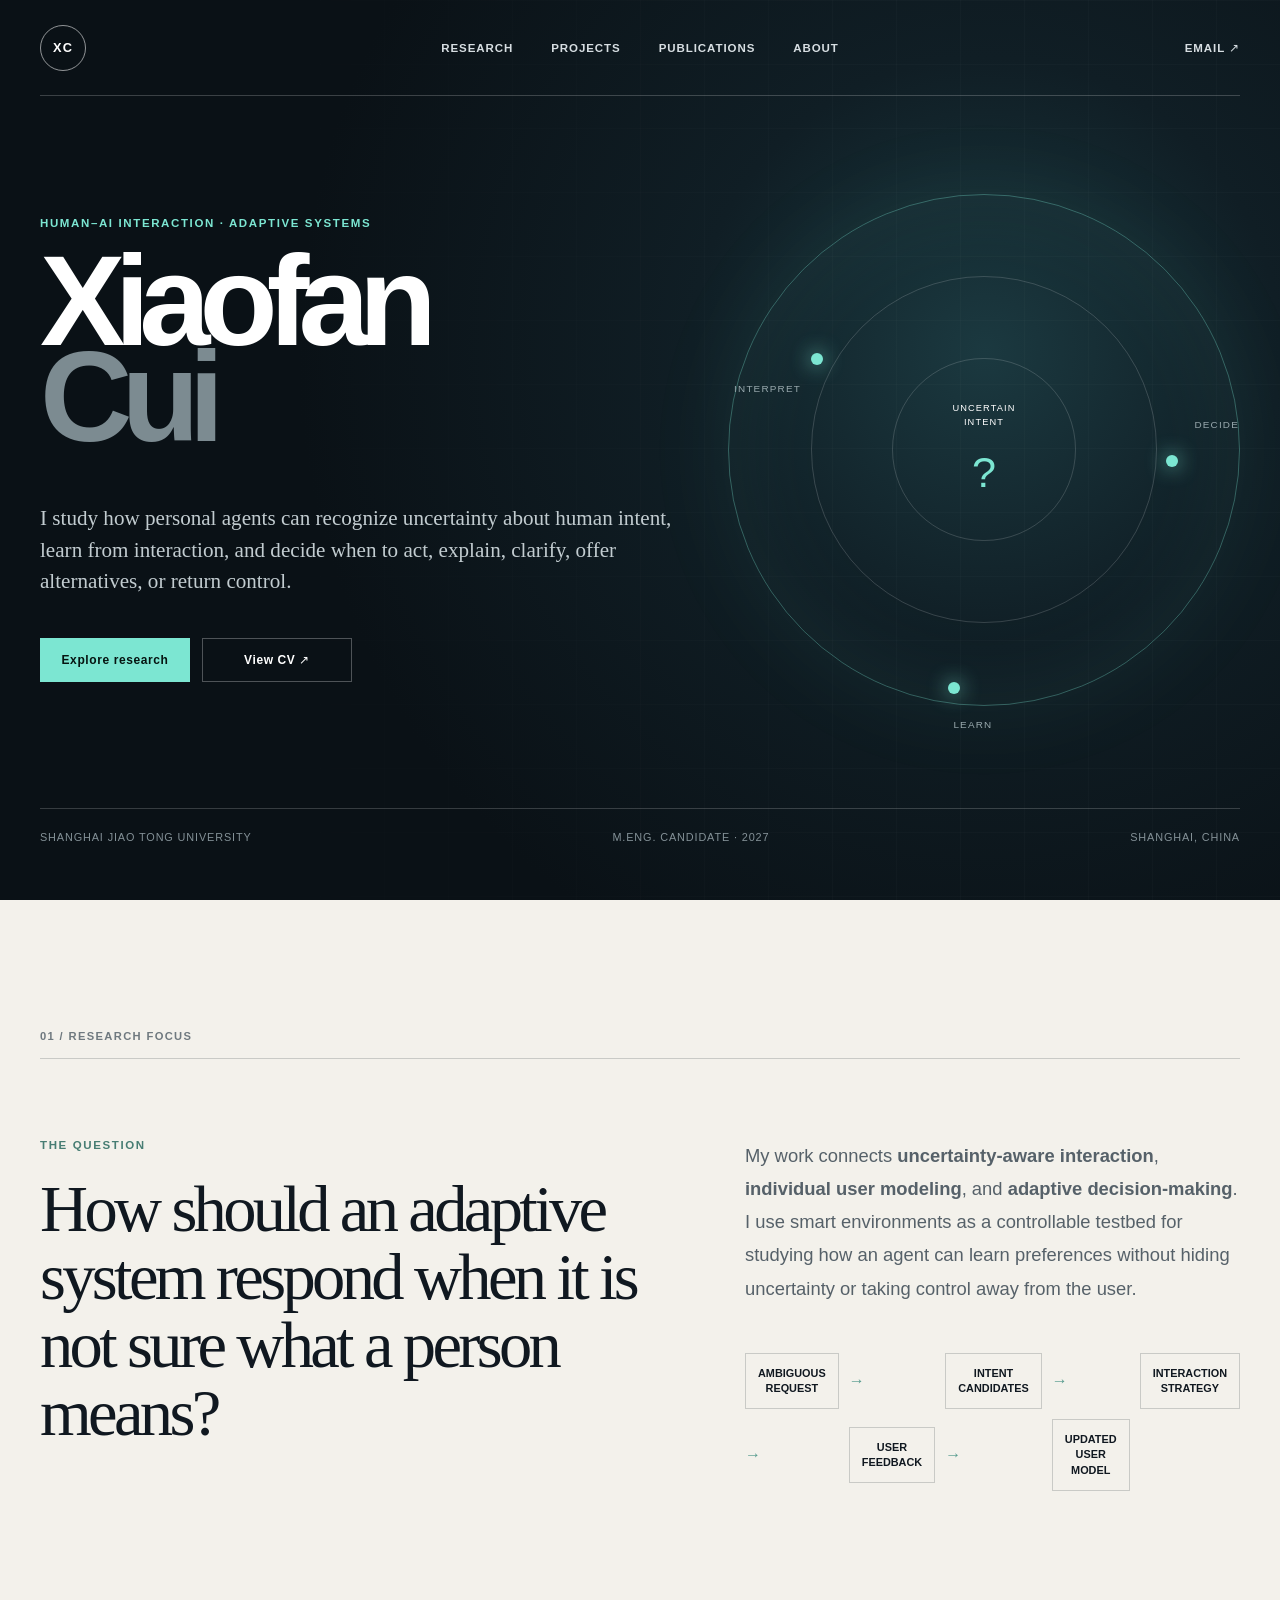
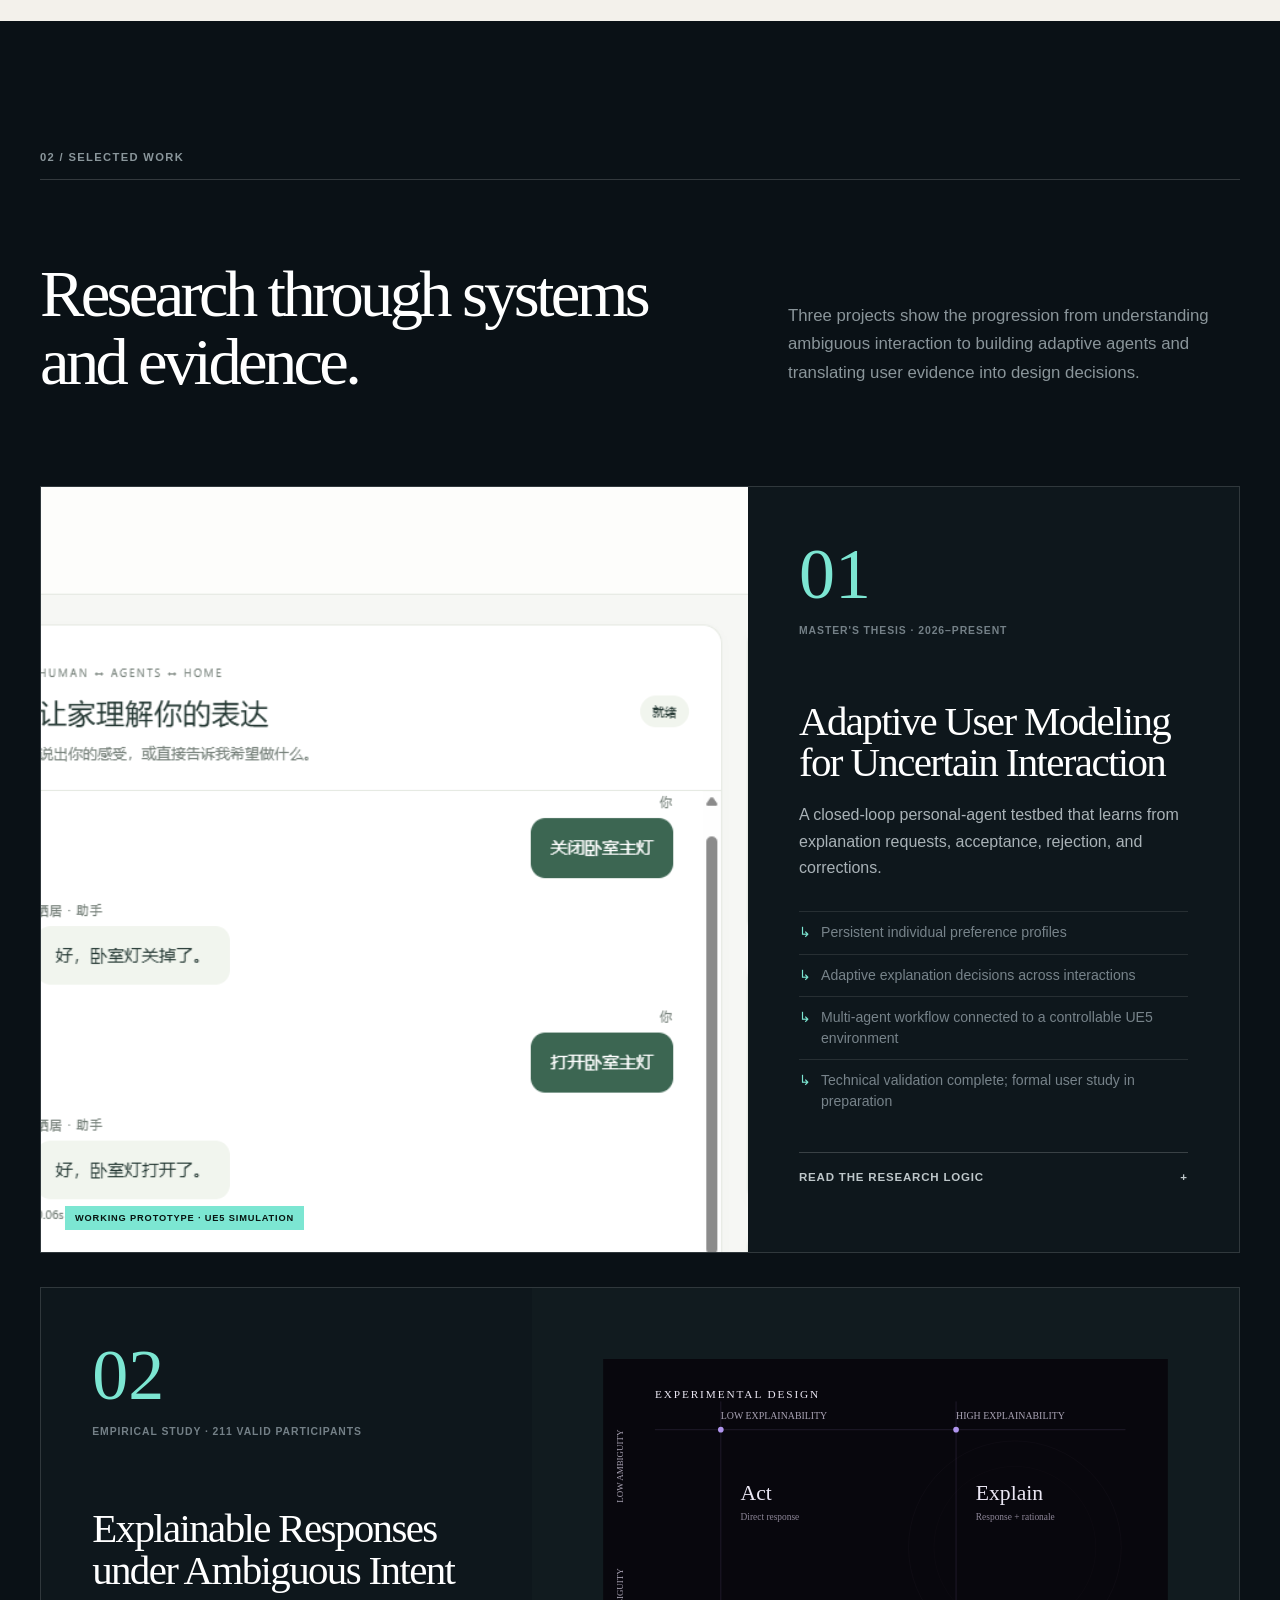
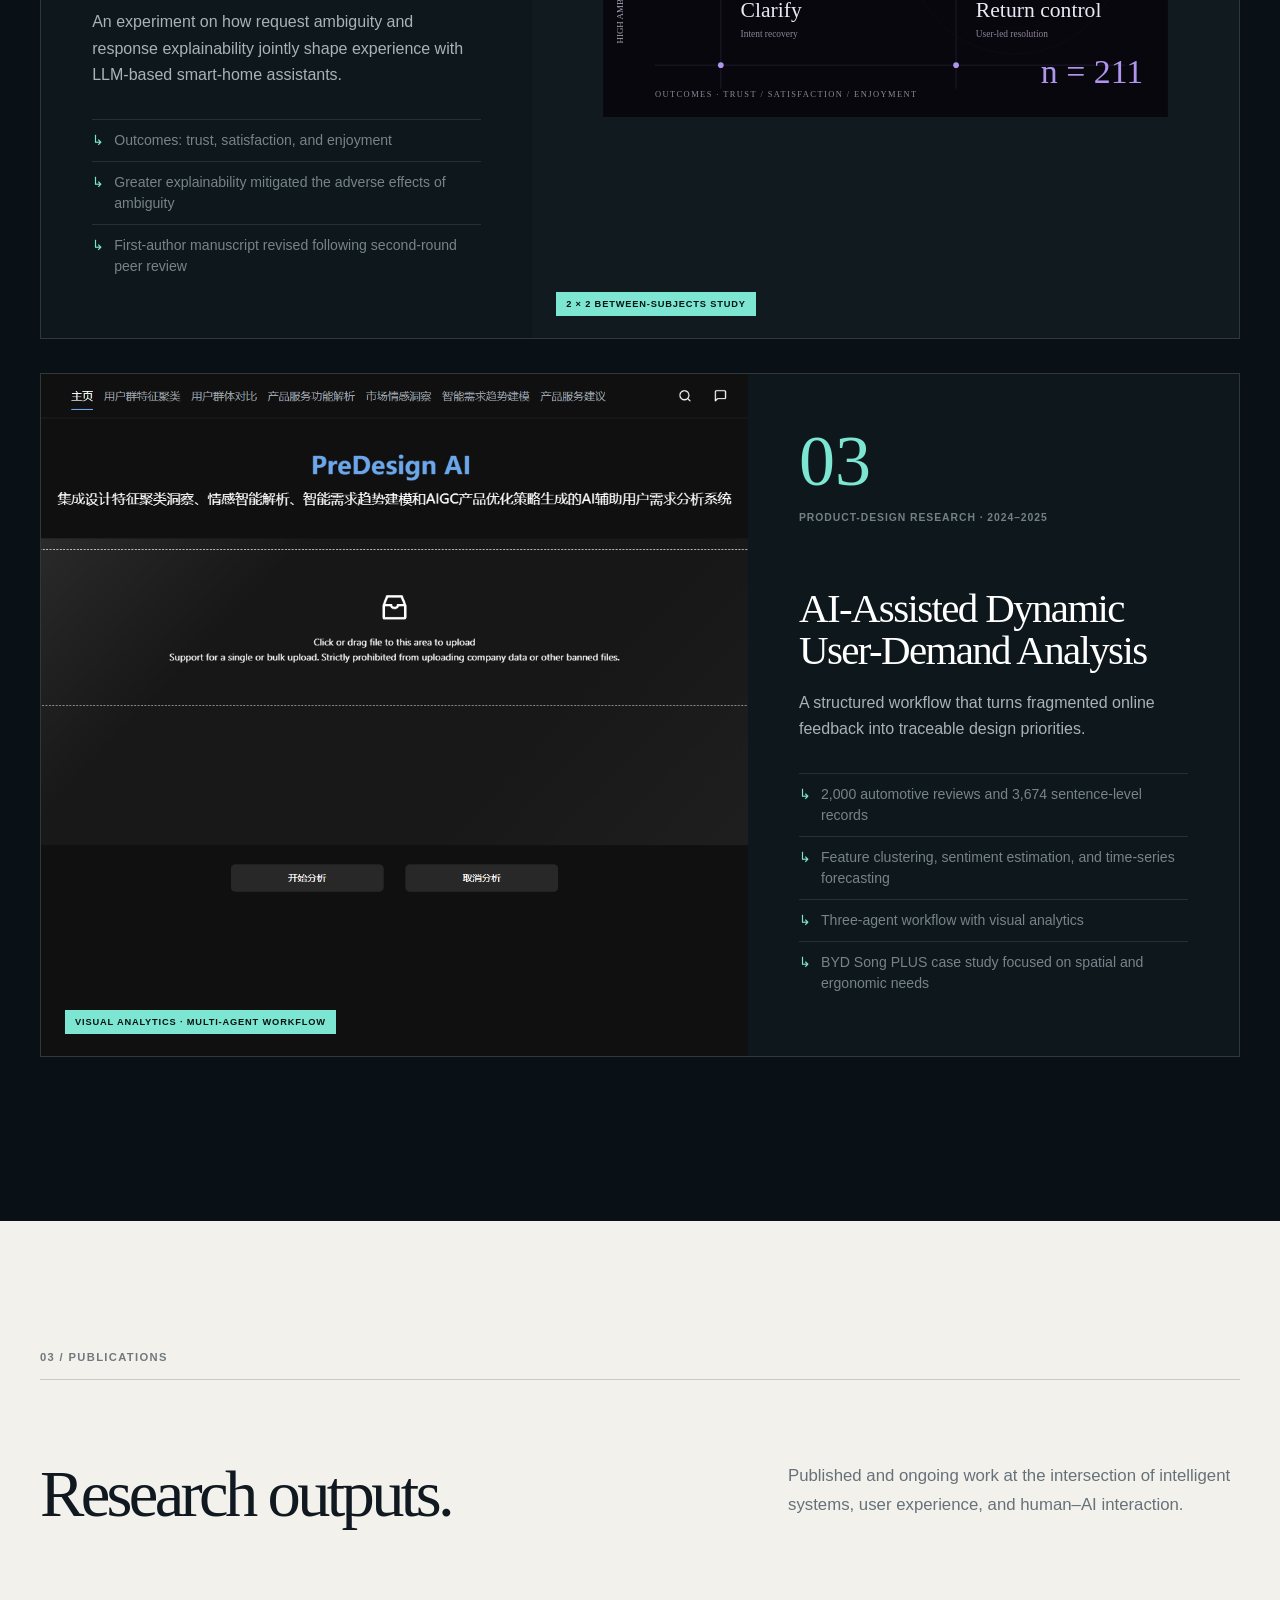
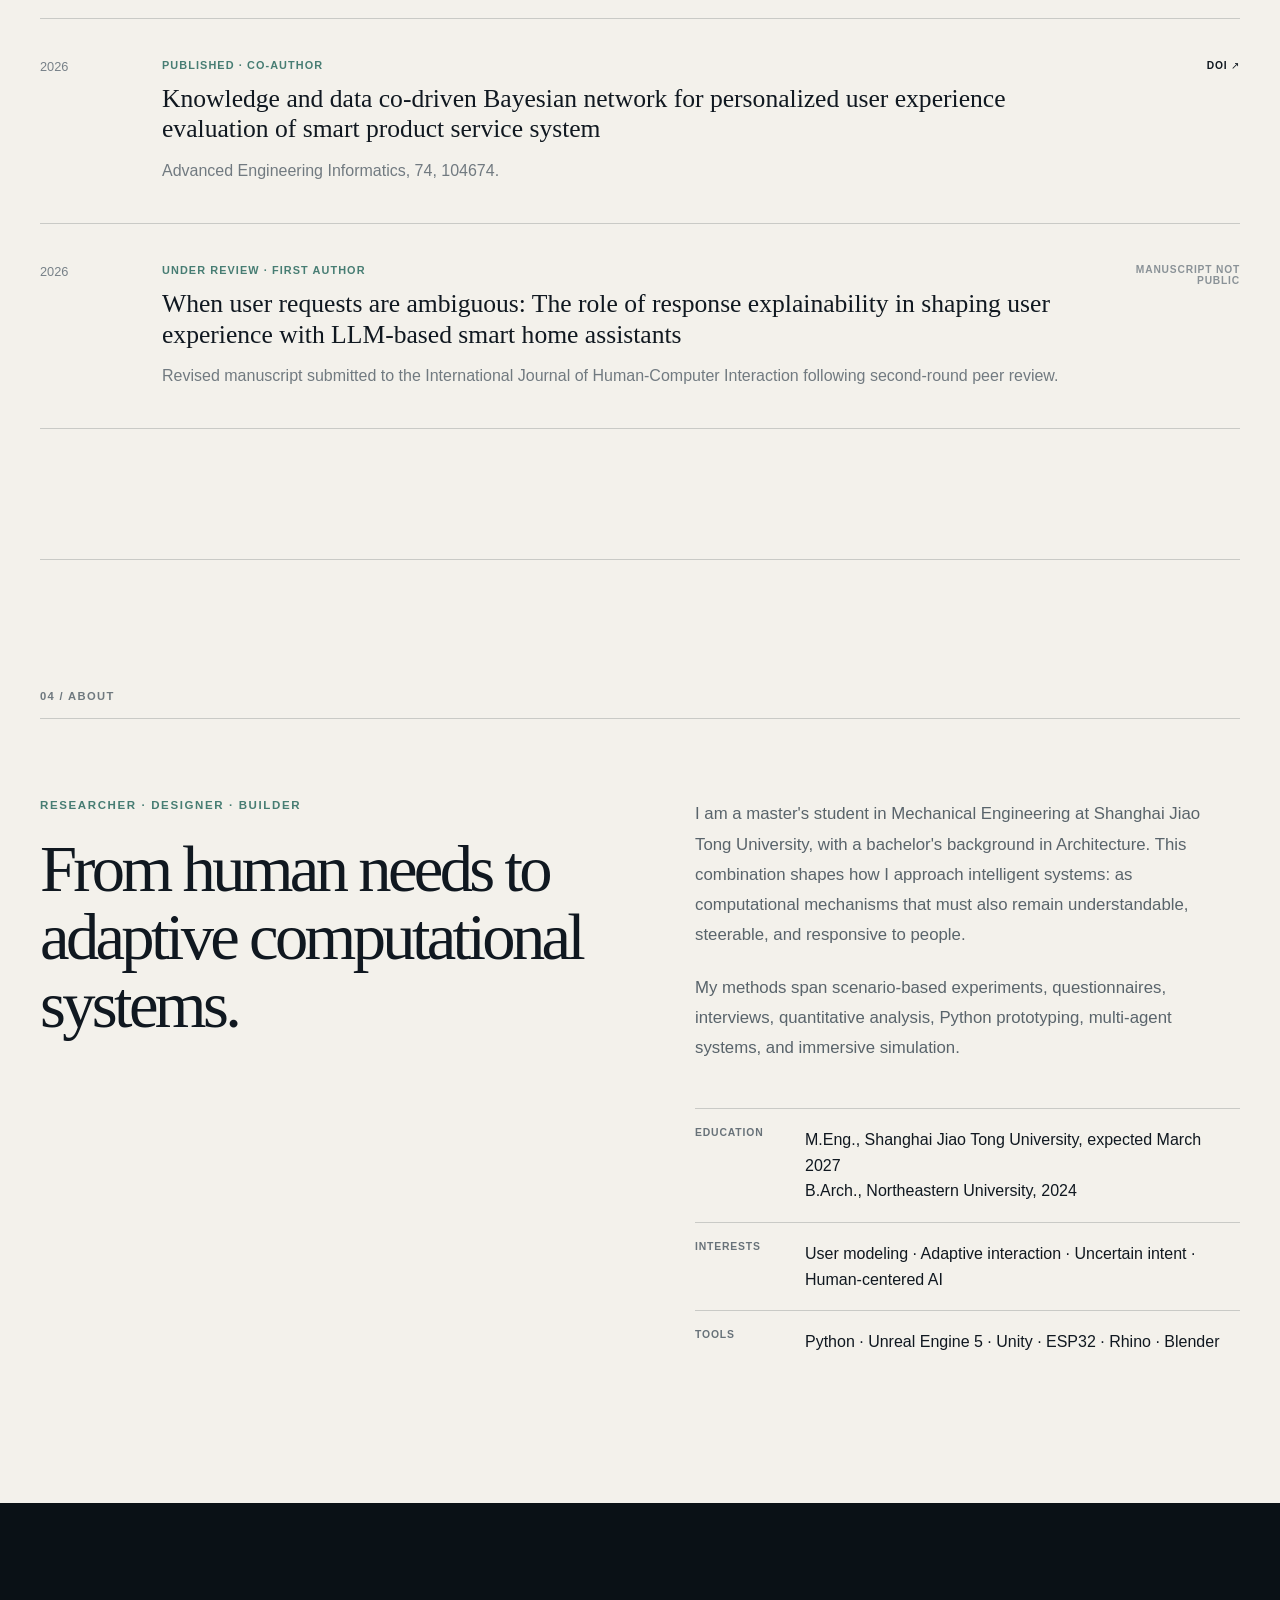
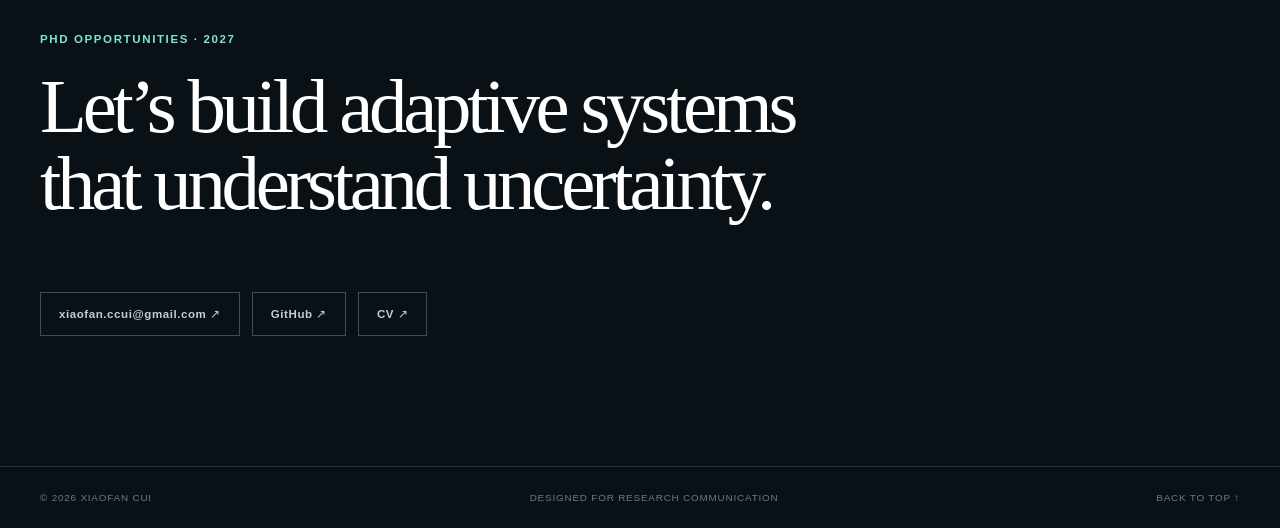
==== index.html @ f25c8937 "Create academic research portfolio" ====
<!doctype html>
<html lang="en">
<head>
  <meta charset="utf-8">
  <meta name="viewport" content="width=device-width, initial-scale=1">
  <meta name="description" content="Xiaofan Cui researches uncertainty-aware personal agents, adaptive user modeling, and human–AI interaction.">
  <meta name="author" content="Xiaofan Cui">
  <meta property="og:title" content="Xiaofan Cui — Human–AI Interaction Researcher">
  <meta property="og:description" content="Research on uncertain user intent, adaptive user models, and explainable personal agents.">
  <meta property="og:type" content="website">
  <title>Xiaofan Cui — Human–AI Interaction Researcher</title>
  <link rel="icon" href="assets/favicon.svg" type="image/svg+xml">
  <link rel="stylesheet" href="styles.css">
</head>
<body>
  <a class="skip-link" href="#main">Skip to content</a>

  <header class="site-header">
    <a class="monogram" href="#top" aria-label="Xiaofan Cui, home">XC</a>
    <nav aria-label="Primary navigation">
      <a href="#research">Research</a>
      <a href="#projects">Projects</a>
      <a href="#publications">Publications</a>
      <a href="#about">About</a>
    </nav>
    <a class="header-link" href="mailto:xiaofan.ccui@gmail.com">Email ↗</a>
  </header>

  <main id="main">
    <section class="hero" id="top">
      <div class="hero-copy">
        <p class="eyebrow">Human–AI interaction · Adaptive systems</p>
        <h1>Xiaofan<br><span>Cui</span></h1>
        <p class="hero-statement">I study how personal agents can recognize uncertainty about human intent, learn from interaction, and decide when to act, explain, clarify, offer alternatives, or return control.</p>
        <div class="hero-actions">
          <a class="button primary" href="#projects">Explore research</a>
          <a class="button secondary" href="Xiaofan_Cui_CV.pdf" target="_blank">View CV ↗</a>
        </div>
      </div>
      <div class="hero-visual" aria-label="Research loop from uncertain request to adaptive response">
        <div class="signal signal-a"></div>
        <div class="signal signal-b"></div>
        <div class="signal signal-c"></div>
        <div class="loop-center">
          <span>UNCERTAIN<br>INTENT</span>
          <strong>?</strong>
        </div>
        <span class="loop-label label-one">interpret</span>
        <span class="loop-label label-two">decide</span>
        <span class="loop-label label-three">learn</span>
      </div>
      <div class="hero-meta">
        <span>Shanghai Jiao Tong University</span>
        <span>M.Eng. candidate · 2027</span>
        <span>Shanghai, China</span>
      </div>
    </section>

    <section class="section research" id="research">
      <div class="section-index">01 / Research focus</div>
      <div class="research-grid">
        <div>
          <p class="eyebrow dark">The question</p>
          <h2>How should an adaptive system respond when it is not sure what a person means?</h2>
        </div>
        <div class="research-copy">
          <p>My work connects <strong>uncertainty-aware interaction</strong>, <strong>individual user modeling</strong>, and <strong>adaptive decision-making</strong>. I use smart environments as a controllable testbed for studying how an agent can learn preferences without hiding uncertainty or taking control away from the user.</p>
          <div class="research-path" aria-label="Research process">
            <span>Ambiguous request</span><i>→</i><span>Intent candidates</span><i>→</i><span>Interaction strategy</span><i>→</i><span>User feedback</span><i>→</i><span>Updated user model</span>
          </div>
        </div>
      </div>
    </section>

    <section class="section projects" id="projects">
      <div class="section-index light">02 / Selected work</div>
      <div class="section-heading light-heading">
        <h2>Research through systems<br>and evidence.</h2>
        <p>Three projects show the progression from understanding ambiguous interaction to building adaptive agents and translating user evidence into design decisions.</p>
      </div>

      <article class="project featured">
        <div class="project-media">
          <img src="assets/adaptive-agent.png" alt="Interface of the adaptive smart-environment research prototype" width="1600" height="900">
          <span class="media-note">WORKING PROTOTYPE · UE5 SIMULATION</span>
        </div>
        <div class="project-body">
          <div class="project-number">01</div>
          <p class="project-type">Master's thesis · 2026–present</p>
          <h3>Adaptive User Modeling for Uncertain Interaction</h3>
          <p class="project-lead">A closed-loop personal-agent testbed that learns from explanation requests, acceptance, rejection, and corrections.</p>
          <ul class="facts">
            <li>Persistent individual preference profiles</li>
            <li>Adaptive explanation decisions across interactions</li>
            <li>Multi-agent workflow connected to a controllable UE5 environment</li>
            <li>Technical validation complete; formal user study in preparation</li>
          </ul>
          <details>
            <summary>Read the research logic <span>+</span></summary>
            <div class="detail-content">
              <p>The system represents multiple plausible interpretations of an ambiguous request and treats acting, explaining, clarifying, offering alternatives, and returning control as distinct choices. Feedback from each interaction updates the individual model used in later decisions.</p>
              <img src="assets/adaptive-agent-desktop.png" alt="Desktop view of the adaptive agent and smart-environment interface" loading="lazy">
            </div>
          </details>
        </div>
      </article>

      <article class="project reversed">
        <div class="project-media study-media">
          <img src="assets/study-design.svg" alt="Two by two study design crossing request ambiguity and response explainability" width="1600" height="900">
          <span class="media-note">2 × 2 BETWEEN-SUBJECTS STUDY</span>
        </div>
        <div class="project-body">
          <div class="project-number">02</div>
          <p class="project-type">Empirical study · 211 valid participants</p>
          <h3>Explainable Responses under Ambiguous Intent</h3>
          <p class="project-lead">An experiment on how request ambiguity and response explainability jointly shape experience with LLM-based smart-home assistants.</p>
          <ul class="facts">
            <li>Outcomes: trust, satisfaction, and enjoyment</li>
            <li>Greater explainability mitigated the adverse effects of ambiguity</li>
            <li>First-author manuscript revised following second-round peer review</li>
          </ul>
        </div>
      </article>

      <article class="project">
        <div class="project-media">
          <img src="assets/demand-platform.png" alt="Visual analytics platform for automotive user-demand analysis" width="1600" height="900" loading="lazy">
          <span class="media-note">VISUAL ANALYTICS · MULTI-AGENT WORKFLOW</span>
        </div>
        <div class="project-body">
          <div class="project-number">03</div>
          <p class="project-type">Product-design research · 2024–2025</p>
          <h3>AI-Assisted Dynamic User-Demand Analysis</h3>
          <p class="project-lead">A structured workflow that turns fragmented online feedback into traceable design priorities.</p>
          <ul class="facts">
            <li>2,000 automotive reviews and 3,674 sentence-level records</li>
            <li>Feature clustering, sentiment estimation, and time-series forecasting</li>
            <li>Three-agent workflow with visual analytics</li>
            <li>BYD Song PLUS case study focused on spatial and ergonomic needs</li>
          </ul>
        </div>
      </article>
    </section>

    <section class="section publications" id="publications">
      <div class="section-index">03 / Publications</div>
      <div class="section-heading">
        <h2>Research outputs.</h2>
        <p>Published and ongoing work at the intersection of intelligent systems, user experience, and human–AI interaction.</p>
      </div>
      <ol class="publication-list">
        <li>
          <div class="pub-year">2026</div>
          <div>
            <p class="pub-status">Published · Co-author</p>
            <h3>Knowledge and data co-driven Bayesian network for personalized user experience evaluation of smart product service system</h3>
            <p>Advanced Engineering Informatics, 74, 104674.</p>
          </div>
          <a href="https://doi.org/10.1016/j.aei.2026.104674" target="_blank" rel="noreferrer">DOI ↗</a>
        </li>
        <li>
          <div class="pub-year">2026</div>
          <div>
            <p class="pub-status">Under review · First author</p>
            <h3>When user requests are ambiguous: The role of response explainability in shaping user experience with LLM-based smart home assistants</h3>
            <p>Revised manuscript submitted to the International Journal of Human-Computer Interaction following second-round peer review.</p>
          </div>
          <span class="private-link">MANUSCRIPT NOT PUBLIC</span>
        </li>
      </ol>
    </section>

    <section class="section about" id="about">
      <div class="section-index">04 / About</div>
      <div class="about-grid">
        <div>
          <p class="eyebrow dark">Researcher · Designer · Builder</p>
          <h2>From human needs to adaptive computational systems.</h2>
        </div>
        <div class="bio">
          <p>I am a master's student in Mechanical Engineering at Shanghai Jiao Tong University, with a bachelor's background in Architecture. This combination shapes how I approach intelligent systems: as computational mechanisms that must also remain understandable, steerable, and responsive to people.</p>
          <p>My methods span scenario-based experiments, questionnaires, interviews, quantitative analysis, Python prototyping, multi-agent systems, and immersive simulation.</p>
          <dl>
            <div><dt>Education</dt><dd>M.Eng., Shanghai Jiao Tong University, expected March 2027<br>B.Arch., Northeastern University, 2024</dd></div>
            <div><dt>Interests</dt><dd>User modeling · Adaptive interaction · Uncertain intent · Human-centered AI</dd></div>
            <div><dt>Tools</dt><dd>Python · Unreal Engine 5 · Unity · ESP32 · Rhino · Blender</dd></div>
          </dl>
        </div>
      </div>
    </section>

    <section class="contact" id="contact">
      <p class="eyebrow">PhD opportunities · 2027</p>
      <h2>Let’s build adaptive systems<br>that understand uncertainty.</h2>
      <div class="contact-row">
        <a href="mailto:xiaofan.ccui@gmail.com">xiaofan.ccui@gmail.com ↗</a>
        <a href="https://github.com/CcXiaoFan" target="_blank" rel="noreferrer">GitHub ↗</a>
        <a href="Xiaofan_Cui_CV.pdf" target="_blank">CV ↗</a>
      </div>
    </section>
  </main>

  <footer>
    <span>© 2026 Xiaofan Cui</span>
    <span>Designed for research communication</span>
    <a href="#top">Back to top ↑</a>
  </footer>
</body>
</html>
---- styles.css ----
:root {
  --ink: #101820;
  --muted: #66717a;
  --paper: #f3f1eb;
  --dark: #0a1116;
  --teal: #7ce6d2;
  --line: rgba(16, 24, 32, .18);
  --frame: min(1480px, calc(100vw - 80px));
  font-family: Arial, Helvetica, sans-serif;
  color: var(--ink);
  background: var(--paper);
  font-synthesis: none;
  text-rendering: optimizeLegibility;
}

* { box-sizing: border-box; }
html { scroll-behavior: smooth; }
body { margin: 0; min-width: 320px; background: var(--paper); }
a { color: inherit; }
img { display: block; max-width: 100%; }
.skip-link { position: fixed; z-index: 100; left: 1rem; top: -5rem; padding: .75rem 1rem; color: #fff; background: #000; }
.skip-link:focus { top: 1rem; }

.site-header { position: absolute; z-index: 10; top: 0; left: 50%; width: var(--frame); height: 96px; transform: translateX(-50%); display: grid; grid-template-columns: 1fr auto 1fr; align-items: center; border-bottom: 1px solid rgba(255,255,255,.2); color: white; }
.monogram { display: grid; place-items: center; width: 46px; height: 46px; border: 1px solid rgba(255,255,255,.55); border-radius: 50%; text-decoration: none; font-size: .8rem; font-weight: 700; letter-spacing: .08em; }
nav { display: flex; gap: 38px; }
nav a, .header-link { color: #d7dee2; font-size: .72rem; font-weight: 700; letter-spacing: .08em; text-decoration: none; text-transform: uppercase; }
nav a:hover, .header-link:hover { color: var(--teal); }
.header-link { justify-self: end; }

.hero { position: relative; min-height: 100vh; padding: 190px max(40px, calc((100vw - 1480px)/2)) 54px; overflow: hidden; display: grid; grid-template-columns: 1.12fr .88fr; align-items: center; gap: 40px; color: white; background: radial-gradient(circle at 77% 39%, #1b3940 0, #101e25 26%, #0a1116 61%); }
.hero::before { content: ''; position: absolute; inset: 0; opacity: .13; background-image: linear-gradient(rgba(255,255,255,.15) 1px, transparent 1px), linear-gradient(90deg, rgba(255,255,255,.15) 1px, transparent 1px); background-size: 64px 64px; mask-image: linear-gradient(to right, transparent 15%, black 70%); }
.hero-copy, .hero-visual, .hero-meta { position: relative; z-index: 1; }
.eyebrow { margin: 0 0 24px; color: var(--teal); font-size: .72rem; font-weight: 700; letter-spacing: .14em; text-transform: uppercase; }
.eyebrow.dark { color: #477d73; }
.hero h1 { margin: 0; font-size: clamp(5rem, 10vw, 10.5rem); font-weight: 600; line-height: .75; letter-spacing: -.085em; }
.hero h1 span { color: #7c8b91; }
.hero-statement { max-width: 740px; margin: 58px 0 0; color: #c2ccd0; font-family: Georgia, 'Times New Roman', serif; font-size: clamp(1.25rem, 1.65vw, 1.7rem); line-height: 1.5; }
.hero-actions { display: flex; gap: 12px; margin-top: 40px; }
.button { display: inline-flex; justify-content: center; min-width: 150px; padding: 14px 18px; border: 1px solid rgba(255,255,255,.28); text-decoration: none; font-size: .75rem; font-weight: 700; letter-spacing: .05em; }
.button.primary { color: #061411; background: var(--teal); border-color: var(--teal); }
.button:hover { transform: translateY(-2px); }
.hero-visual { justify-self: center; width: min(40vw, 580px); aspect-ratio: 1; border: 1px solid rgba(124,230,210,.34); border-radius: 50%; box-shadow: inset 0 0 100px rgba(124,230,210,.07), 0 0 100px rgba(124,230,210,.06); }
.hero-visual::before, .hero-visual::after { content: ''; position: absolute; border-radius: 50%; border: 1px solid rgba(255,255,255,.16); }
.hero-visual::before { inset: 16%; }
.hero-visual::after { inset: 32%; }
.loop-center { position: absolute; inset: 39%; display: grid; place-items: center; z-index: 2; text-align: center; }
.loop-center span { font-size: .58rem; letter-spacing: .12em; line-height: 1.5; }
.loop-center strong { color: var(--teal); font-size: 2.7rem; font-weight: 400; }
.signal { position: absolute; width: 12px; height: 12px; border-radius: 50%; background: var(--teal); box-shadow: 0 0 20px var(--teal); }
.signal-a { left: 16%; top: 31%; }.signal-b { right: 12%; top: 51%; }.signal-c { left: 43%; bottom: 2%; }
.loop-label { position: absolute; color: #98a8ad; font-size: .62rem; letter-spacing: .12em; text-transform: uppercase; }
.label-one { left: 1%; top: 37%; }.label-two { right: 0; top: 44%; }.label-three { left: 44%; bottom: -5%; }
.hero-meta { grid-column: 1 / -1; display: flex; justify-content: space-between; margin-top: 55px; padding-top: 22px; border-top: 1px solid rgba(255,255,255,.18); color: #849197; font-size: .68rem; letter-spacing: .08em; text-transform: uppercase; }

.section { width: var(--frame); margin-inline: auto; padding: 130px 0; }
.section-index { margin-bottom: 80px; padding-bottom: 16px; border-bottom: 1px solid var(--line); color: #6f797f; font-size: .7rem; font-weight: 700; letter-spacing: .12em; text-transform: uppercase; }
.section-index.light { color: #8a969b; border-color: rgba(255,255,255,.17); }
.research-grid { display: grid; grid-template-columns: 1.1fr .9fr; gap: 100px; }
.research h2, .section-heading h2, .about h2 { margin: 0; font-family: Georgia, 'Times New Roman', serif; font-size: clamp(3rem, 5.2vw, 6.2rem); font-weight: 400; line-height: 1.02; letter-spacing: -.055em; }
.research-copy > p { margin: 0; color: #566169; font-size: 1.15rem; line-height: 1.8; }
.research-path { display: grid; grid-template-columns: 1fr auto 1fr auto 1fr; align-items: center; gap: 10px; margin-top: 48px; }
.research-path span { padding: 12px; border: 1px solid var(--line); font-size: .68rem; font-weight: 700; line-height: 1.4; text-align: center; text-transform: uppercase; }
.research-path i { color: #579b8e; font-style: normal; }

.projects { width: 100%; padding-inline: max(40px, calc((100vw - 1480px)/2)); color: white; background: var(--dark); }
.section-heading { display: grid; grid-template-columns: 1.2fr .8fr; align-items: end; gap: 70px; margin-bottom: 90px; }
.section-heading > p { max-width: 560px; margin: 0 0 8px; color: #66717a; font-size: 1.05rem; line-height: 1.7; }
.light-heading h2 { color: white; }.light-heading > p { color: #8a959a; }
.project { min-height: 650px; display: grid; grid-template-columns: 1.18fr .82fr; margin-bottom: 34px; overflow: hidden; border: 1px solid rgba(255,255,255,.14); background: #0e171c; }
.project.reversed { grid-template-columns: .82fr 1.18fr; }
.project.reversed .project-media { grid-column: 2; }.project.reversed .project-body { grid-row: 1; grid-column: 1; }
.project-media { position: relative; min-height: 650px; overflow: hidden; background: #15242b; }
.project-media img { width: 100%; height: 100%; object-fit: cover; object-position: top; filter: saturate(.8) contrast(1.02); transition: transform .7s ease; }
.project:hover .project-media img { transform: scale(1.02); }
.study-media img { object-fit: contain; padding: 10%; background: #111d23; }
.media-note { position: absolute; left: 24px; bottom: 22px; padding: 7px 10px; color: #071411; background: var(--teal); font-size: .58rem; font-weight: 700; letter-spacing: .09em; }
.project-body { display: flex; flex-direction: column; padding: clamp(38px, 4vw, 70px); }
.project-number { color: var(--teal); font-family: Georgia, serif; font-size: 4.5rem; line-height: 1; }
.project-type { margin: 15px 0 auto; color: #748087; font-size: .65rem; font-weight: 700; letter-spacing: .09em; text-transform: uppercase; }
.project h3 { margin: 65px 0 18px; font-family: Georgia, serif; font-size: clamp(2.3rem, 3.2vw, 4.2rem); font-weight: 400; line-height: 1.02; letter-spacing: -.04em; }
.project-lead { margin: 0; color: #a9b2b7; font-size: 1rem; line-height: 1.65; }
.facts { padding: 0; margin: 30px 0 0; list-style: none; }
.facts li { position: relative; padding: 10px 0 10px 22px; border-top: 1px solid rgba(255,255,255,.1); color: #77838a; font-size: .88rem; line-height: 1.5; }
.facts li::before { content: '↳'; position: absolute; left: 0; color: var(--teal); }
details { margin-top: 30px; border-top: 1px solid rgba(255,255,255,.18); }
summary { display: flex; justify-content: space-between; padding: 18px 0; cursor: pointer; color: #bec7ca; font-size: .72rem; font-weight: 700; letter-spacing: .07em; text-transform: uppercase; }
.detail-content { color: #859097; line-height: 1.65; }
.detail-content img { margin-top: 18px; border: 1px solid rgba(255,255,255,.14); }

.publications { background: var(--paper); }
.publication-list { padding: 0; margin: 0; list-style: none; border-top: 1px solid var(--line); }
.publication-list li { display: grid; grid-template-columns: 90px 1fr 140px; gap: 32px; padding: 40px 0; border-bottom: 1px solid var(--line); }
.pub-year { color: #778188; font-size: .8rem; }
.pub-status { margin: 0 0 13px; color: #477d73; font-size: .68rem; font-weight: 700; letter-spacing: .1em; text-transform: uppercase; }
.publication-list h3 { max-width: 1000px; margin: 0 0 14px; font-family: Georgia, serif; font-size: clamp(1.45rem, 2vw, 2.3rem); font-weight: 400; line-height: 1.2; }
.publication-list p:last-child { margin: 0; color: #717a80; line-height: 1.5; }
.publication-list a, .private-link { align-self: start; justify-self: end; font-size: .64rem; font-weight: 700; letter-spacing: .08em; text-decoration: none; }
.private-link { color: #8a9297; text-align: right; }

.about { border-top: 1px solid var(--line); }
.about-grid { display: grid; grid-template-columns: 1fr 1fr; gap: 110px; }
.bio > p { margin: 0 0 22px; color: #59646b; font-size: 1.05rem; line-height: 1.8; }
.bio dl { margin: 45px 0 0; }
.bio dl div { display: grid; grid-template-columns: 110px 1fr; padding: 18px 0; border-top: 1px solid var(--line); }
.bio dt { color: #687279; font-size: .65rem; font-weight: 700; letter-spacing: .08em; text-transform: uppercase; }
.bio dd { margin: 0; line-height: 1.6; }

.contact { padding: 130px max(40px, calc((100vw - 1480px)/2)); color: white; background: #0a1116; }
.contact h2 { max-width: 1200px; margin: 0; font-family: Georgia, serif; font-size: clamp(3.5rem, 6vw, 7rem); font-weight: 400; line-height: 1; letter-spacing: -.055em; }
.contact-row { display: flex; gap: 12px; margin-top: 70px; }
.contact-row a { padding: 14px 18px; border: 1px solid rgba(255,255,255,.24); color: #c5ced2; text-decoration: none; font-size: .72rem; font-weight: 700; letter-spacing: .05em; }
.contact-row a:hover { color: #071411; background: var(--teal); border-color: var(--teal); }
footer { display: flex; justify-content: space-between; padding: 25px max(40px, calc((100vw - 1480px)/2)); border-top: 1px solid rgba(255,255,255,.12); color: #6e7a80; background: #0a1116; font-size: .62rem; letter-spacing: .08em; text-transform: uppercase; }
footer a { text-decoration: none; }

@media (max-width: 1000px) {
  :root { --frame: calc(100vw - 48px); }
  .hero { grid-template-columns: 1fr; padding-inline: 24px; }
  .hero-visual { width: min(70vw, 520px); margin: 40px auto; }
  .research-grid, .section-heading, .about-grid { grid-template-columns: 1fr; gap: 45px; }
  .project, .project.reversed { grid-template-columns: 1fr; }
  .project.reversed .project-media, .project.reversed .project-body { grid-column: 1; }
  .project.reversed .project-media { grid-row: 1; }.project.reversed .project-body { grid-row: 2; }
  .project-media { min-height: 520px; }
  .project-type { margin-bottom: 0; }
}

@media (max-width: 720px) {
  :root { --frame: calc(100vw - 32px); }
  .site-header { height: 76px; grid-template-columns: 1fr auto; }
  nav { display: none; }
  .hero { padding-top: 135px; }
  .hero h1 { font-size: 5.2rem; }
  .hero-statement { margin-top: 42px; font-size: 1.15rem; }
  .hero-meta { flex-direction: column; gap: 12px; }
  .section { padding: 90px 0; }
  .section-index { margin-bottom: 50px; }
  .research h2, .section-heading h2, .about h2 { font-size: 2.75rem; }
  .research-path { grid-template-columns: 1fr; }
  .research-path i { transform: rotate(90deg); text-align: center; }
  .projects { padding-inline: 16px; }
  .project-media { min-height: 0; aspect-ratio: 1.1; }
  .project-body { padding: 32px 24px 44px; }
  .project h3 { margin-top: 45px; }
  .publication-list li { grid-template-columns: 55px 1fr; gap: 16px; }
  .publication-list a, .private-link { grid-column: 2; justify-self: start; text-align: left; }
  .contact { padding-inline: 24px; }
  .contact-row { flex-direction: column; align-items: flex-start; }
  footer { gap: 15px; flex-direction: column; padding-inline: 24px; }
}

@media (prefers-reduced-motion: reduce) {
  html { scroll-behavior: auto; }
  *, *::before, *::after { transition: none !important; }
}
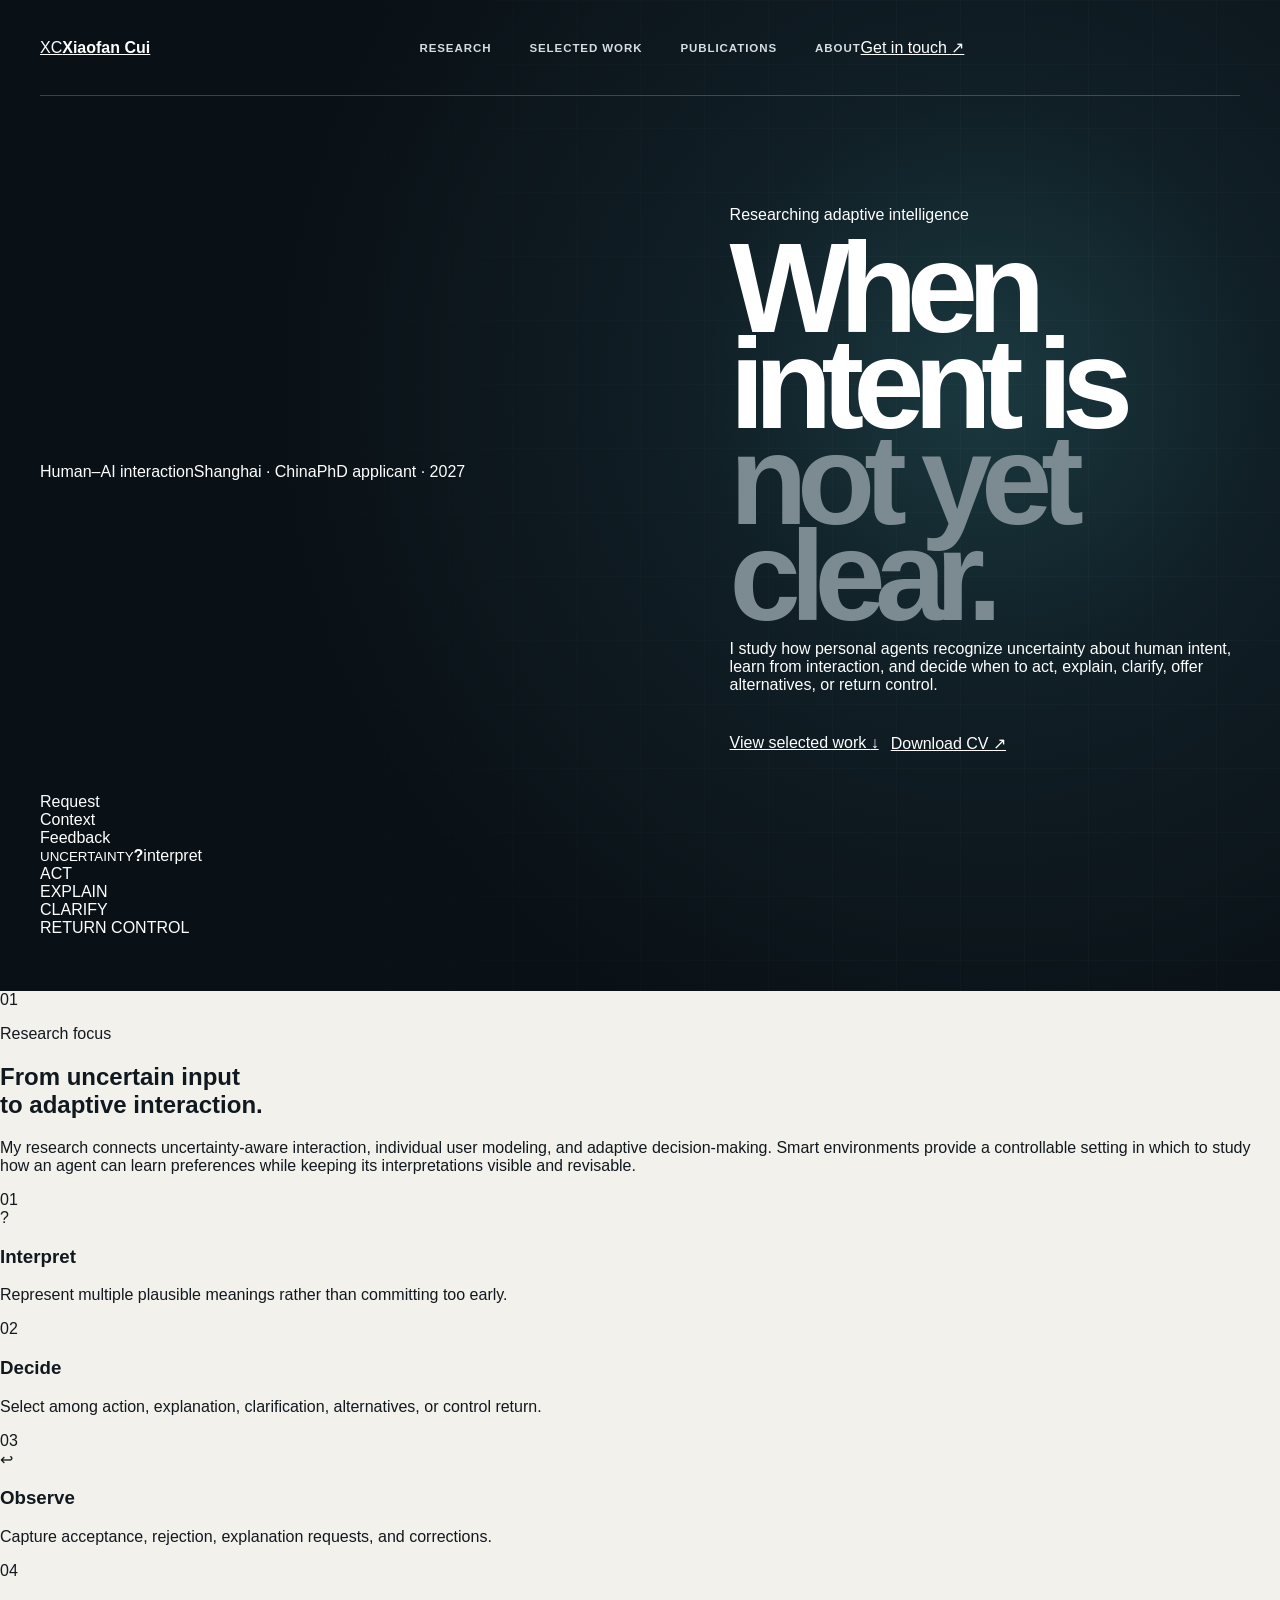
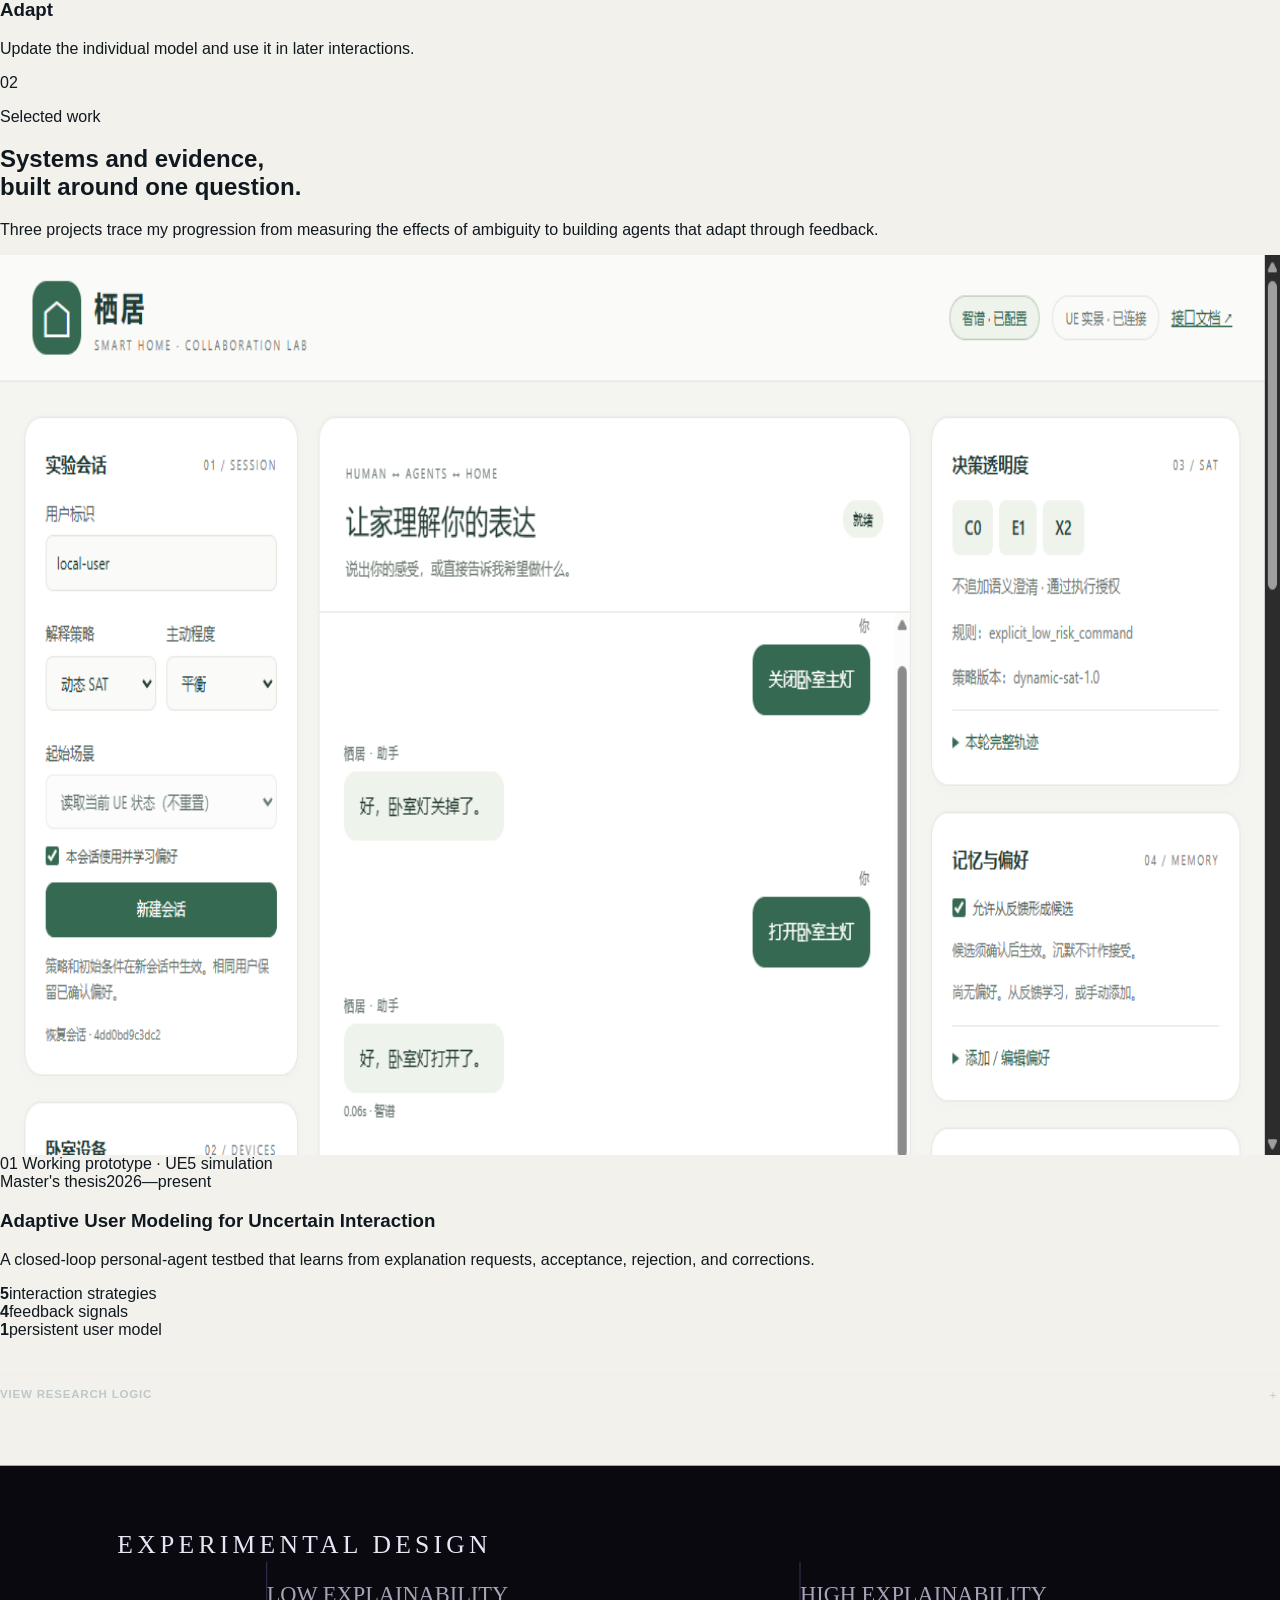
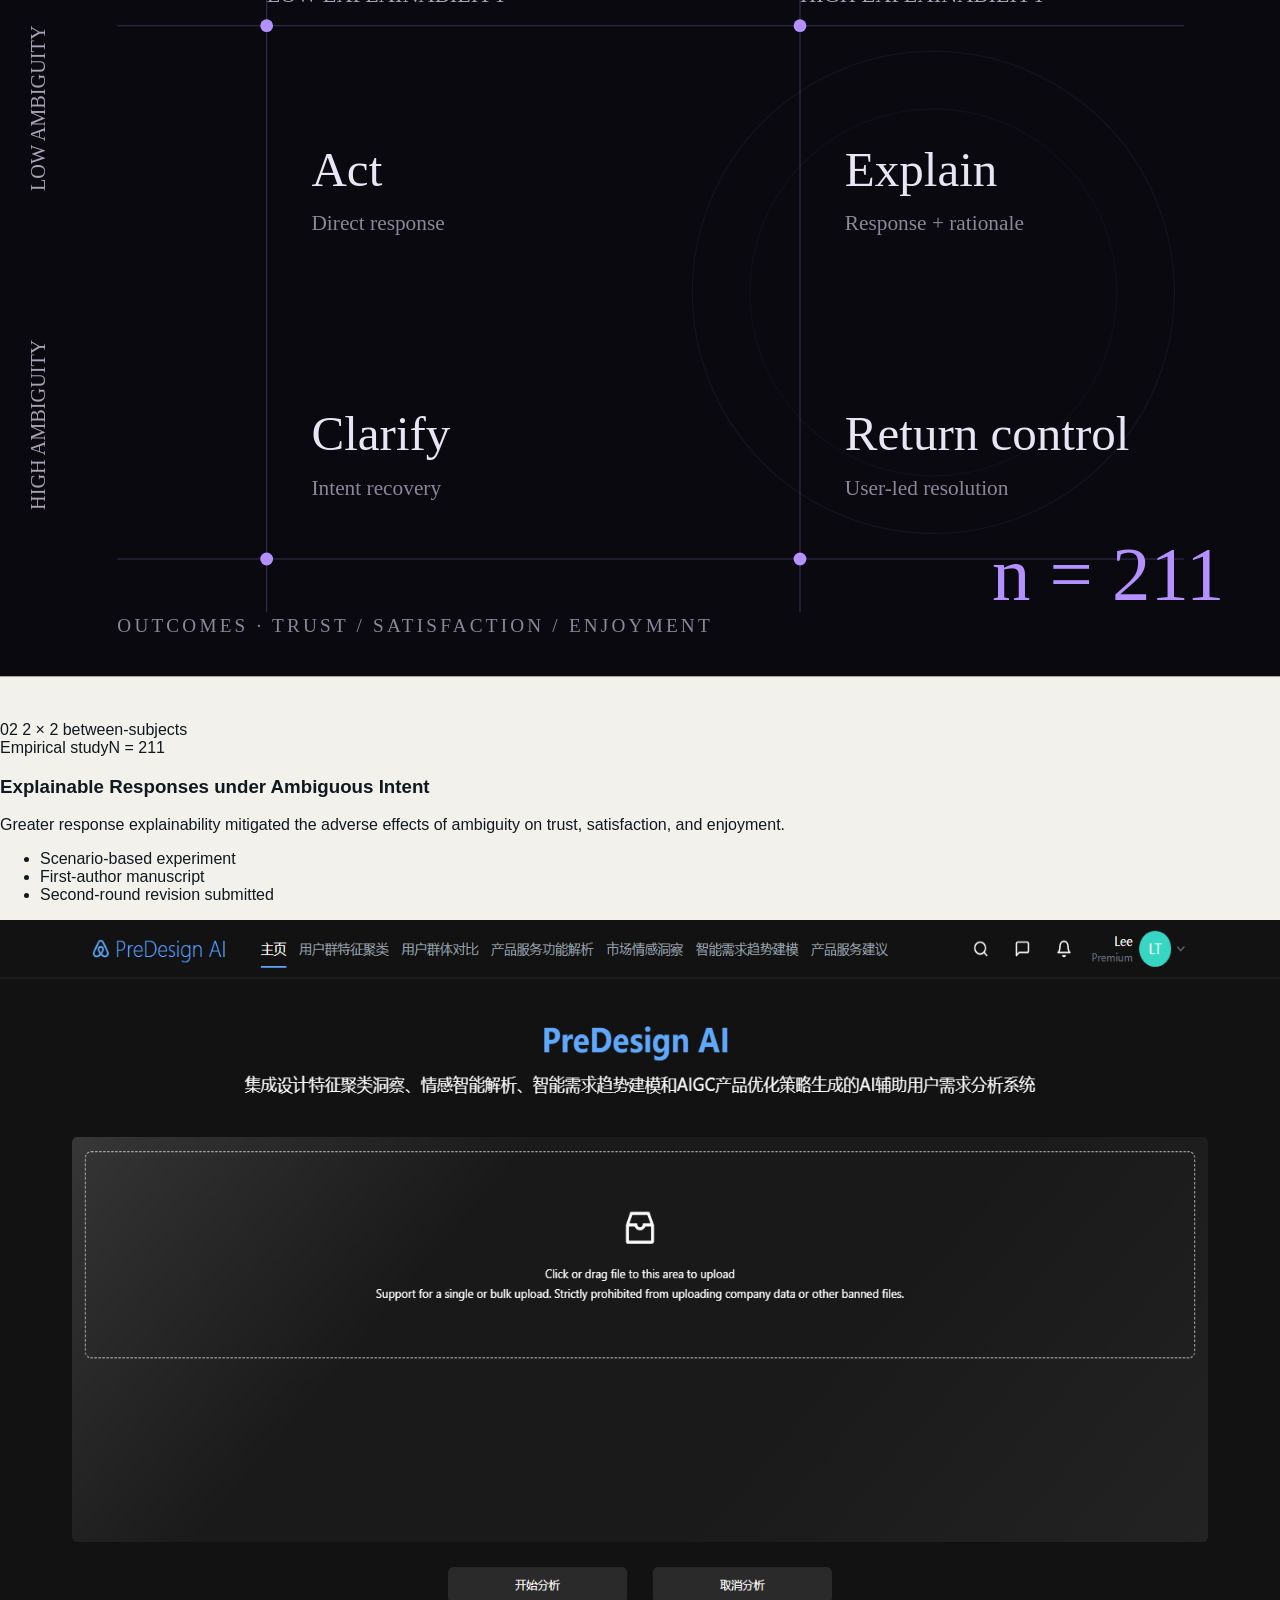
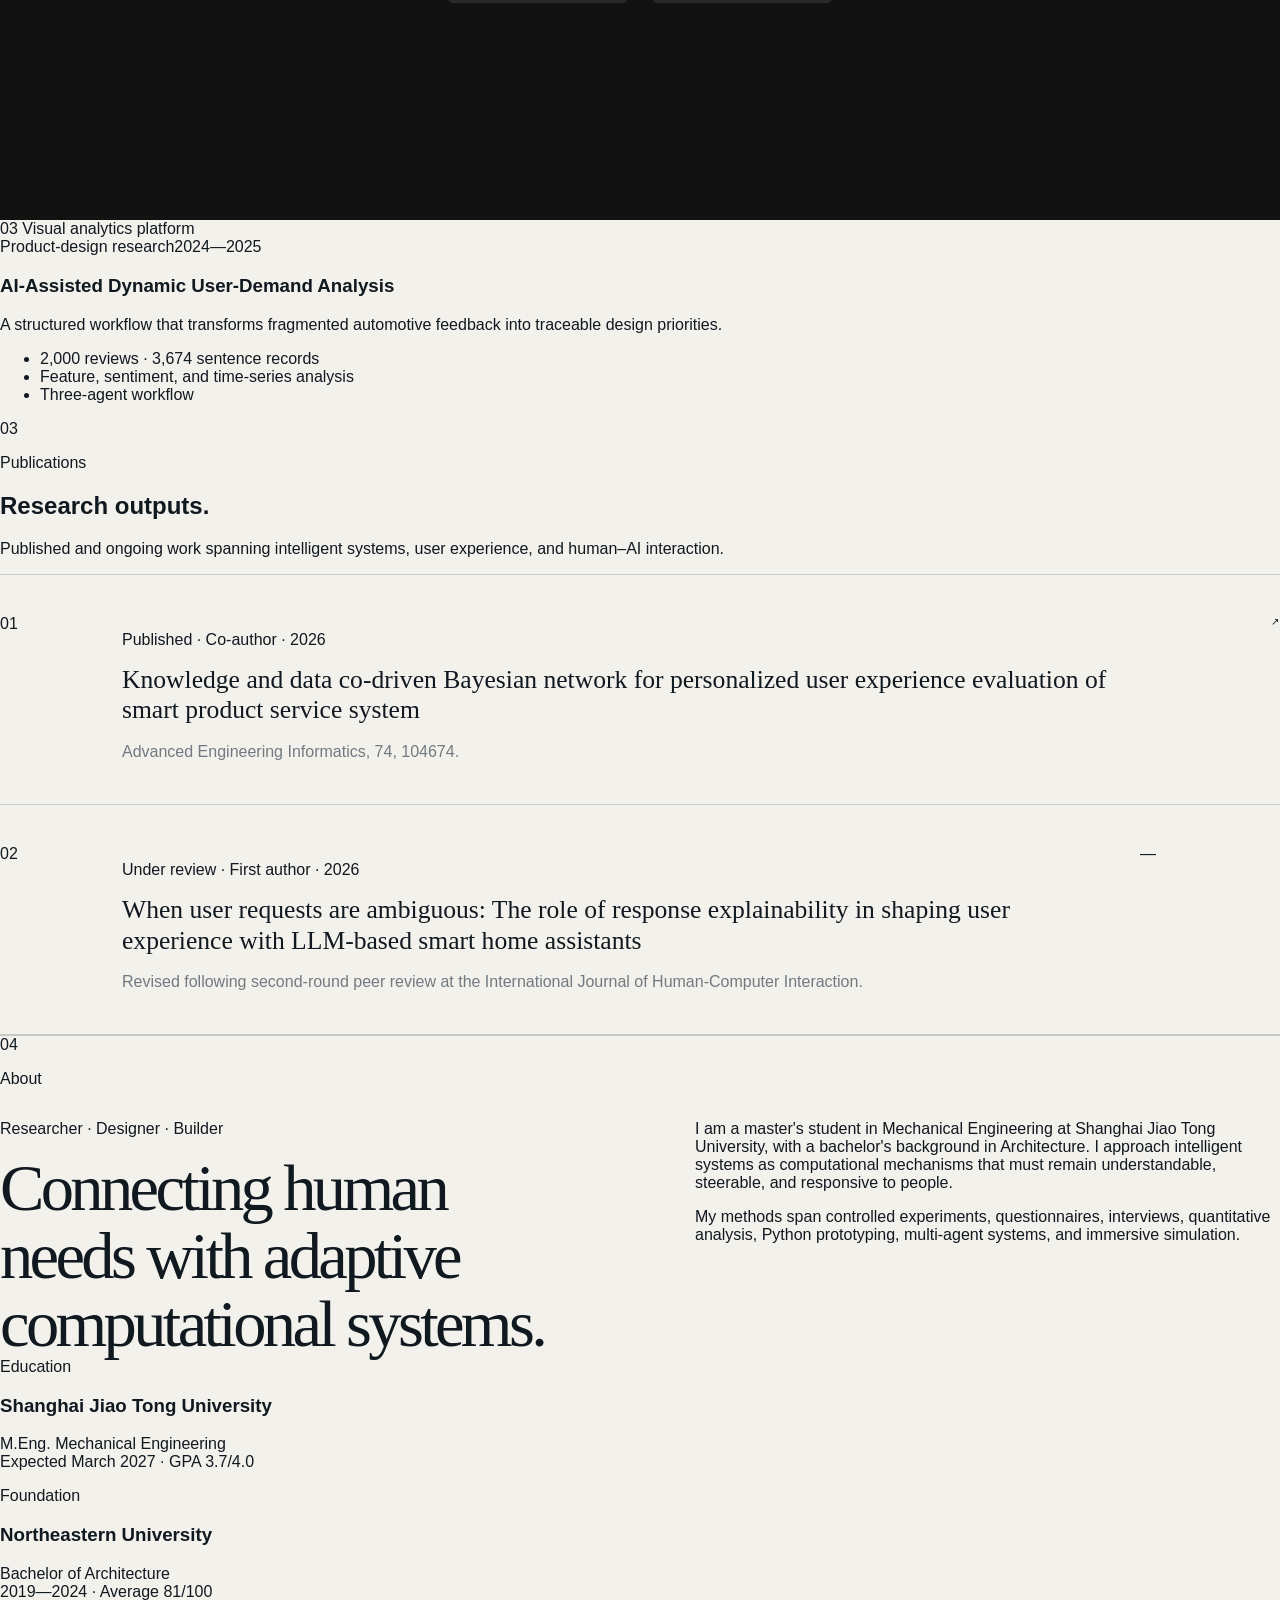
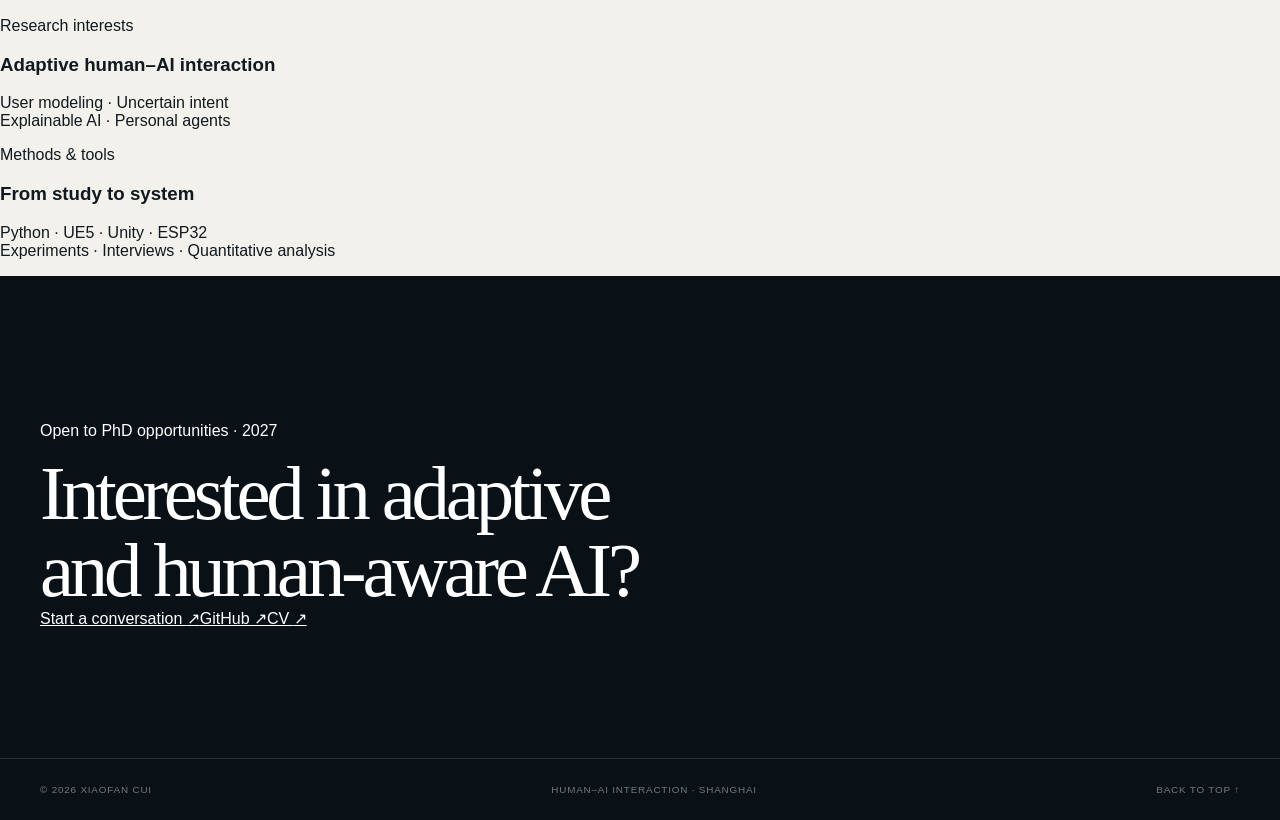
==== commit 53f9ff47: "Redesign portfolio in minimal monochrome style" ====
--- a/index.html
+++ b/index.html
@@ -1,210 +1,82 @@
 <!doctype html>
 <html lang="en">
 <head>
-  <meta charset="utf-8">
-  <meta name="viewport" content="width=device-width, initial-scale=1">
-  <meta name="description" content="Xiaofan Cui researches uncertainty-aware personal agents, adaptive user modeling, and human–AI interaction.">
-  <meta name="author" content="Xiaofan Cui">
-  <meta property="og:title" content="Xiaofan Cui — Human–AI Interaction Researcher">
+  <meta charset="utf-8"><meta name="viewport" content="width=device-width, initial-scale=1">
+  <meta name="description" content="Xiaofan Cui researches uncertain user intent, adaptive user modeling, and human–AI interaction.">
+  <meta name="author" content="Xiaofan Cui"><meta property="og:title" content="Xiaofan Cui — Human–AI Interaction Researcher">
   <meta property="og:description" content="Research on uncertain user intent, adaptive user models, and explainable personal agents.">
-  <meta property="og:type" content="website">
-  <title>Xiaofan Cui — Human–AI Interaction Researcher</title>
-  <link rel="icon" href="assets/favicon.svg" type="image/svg+xml">
-  <link rel="stylesheet" href="styles.css">
+  <meta property="og:type" content="website"><title>Xiaofan Cui — Human–AI Interaction Researcher</title>
+  <link rel="icon" href="assets/favicon.svg" type="image/svg+xml"><link rel="stylesheet" href="styles.css">
 </head>
 <body>
   <a class="skip-link" href="#main">Skip to content</a>
-
-  <header class="site-header">
-    <a class="monogram" href="#top" aria-label="Xiaofan Cui, home">XC</a>
-    <nav aria-label="Primary navigation">
-      <a href="#research">Research</a>
-      <a href="#projects">Projects</a>
-      <a href="#publications">Publications</a>
-      <a href="#about">About</a>
-    </nav>
-    <a class="header-link" href="mailto:xiaofan.ccui@gmail.com">Email ↗</a>
-  </header>
-
-  <main id="main">
-    <section class="hero" id="top">
-      <div class="hero-copy">
-        <p class="eyebrow">Human–AI interaction · Adaptive systems</p>
-        <h1>Xiaofan<br><span>Cui</span></h1>
-        <p class="hero-statement">I study how personal agents can recognize uncertainty about human intent, learn from interaction, and decide when to act, explain, clarify, offer alternatives, or return control.</p>
-        <div class="hero-actions">
-          <a class="button primary" href="#projects">Explore research</a>
-          <a class="button secondary" href="Xiaofan_Cui_CV.pdf" target="_blank">View CV ↗</a>
+  <div class="shell" id="top">
+    <header class="site-header">
+      <a class="brand" href="#top" aria-label="Xiaofan Cui, home"><span>XC</span><b>Xiaofan Cui</b></a>
+      <nav aria-label="Primary navigation"><a href="#research">Research</a><a href="#work">Selected work</a><a href="#publications">Publications</a><a href="#about">About</a></nav>
+      <a class="pill dark" href="mailto:xiaofan.ccui@gmail.com">Get in touch <span>↗</span></a>
+    </header>
+    <main id="main">
+      <section class="hero">
+        <div class="hero-topline"><span>Human–AI interaction</span><span>Shanghai · China</span><span>PhD applicant · 2027</span></div>
+        <div class="hero-copy">
+          <p class="overline">Researching adaptive intelligence</p>
+          <h1>When intent is<br><span>not yet clear.</span></h1>
+          <p class="hero-intro">I study how personal agents recognize uncertainty about human intent, learn from interaction, and decide when to act, explain, clarify, offer alternatives, or return control.</p>
+          <div class="hero-actions"><a class="pill dark" href="#work">View selected work <span>↓</span></a><a class="pill" href="Xiaofan_Cui_CV.pdf" target="_blank">Download CV <span>↗</span></a></div>
         </div>
-      </div>
-      <div class="hero-visual" aria-label="Research loop from uncertain request to adaptive response">
-        <div class="signal signal-a"></div>
-        <div class="signal signal-b"></div>
-        <div class="signal signal-c"></div>
-        <div class="loop-center">
-          <span>UNCERTAIN<br>INTENT</span>
-          <strong>?</strong>
+        <div class="intent-map" aria-label="Diagram of the adaptive interaction loop">
+          <div class="map-line line-a"><i></i><span>Request</span><i></i></div><div class="map-line line-b"><i></i><span>Context</span><i></i></div><div class="map-line line-c"><i></i><span>Feedback</span><i></i></div>
+          <div class="map-core"><small>UNCERTAINTY</small><strong>?</strong><span>interpret</span></div>
+          <div class="map-choice choice-a">ACT</div><div class="map-choice choice-b">EXPLAIN</div><div class="map-choice choice-c">CLARIFY</div><div class="map-choice choice-d">RETURN CONTROL</div>
         </div>
-        <span class="loop-label label-one">interpret</span>
-        <span class="loop-label label-two">decide</span>
-        <span class="loop-label label-three">learn</span>
-      </div>
-      <div class="hero-meta">
-        <span>Shanghai Jiao Tong University</span>
-        <span>M.Eng. candidate · 2027</span>
-        <span>Shanghai, China</span>
-      </div>
-    </section>
-
-    <section class="section research" id="research">
-      <div class="section-index">01 / Research focus</div>
-      <div class="research-grid">
-        <div>
-          <p class="eyebrow dark">The question</p>
-          <h2>How should an adaptive system respond when it is not sure what a person means?</h2>
+      </section>
+      <section class="research-panel" id="research">
+        <div class="section-head"><span class="section-no">01</span><p>Research focus</p></div>
+        <div class="research-title"><h2>From uncertain input<br>to adaptive interaction.</h2><p>My research connects uncertainty-aware interaction, individual user modeling, and adaptive decision-making. Smart environments provide a controllable setting in which to study how an agent can learn preferences while keeping its interpretations visible and revisable.</p></div>
+        <div class="process-grid">
+          <article><span>01</span><div class="mini-icon intent-icon">?</div><h3>Interpret</h3><p>Represent multiple plausible meanings rather than committing too early.</p></article>
+          <article><span>02</span><div class="mini-icon choice-icon"><i></i><i></i><i></i></div><h3>Decide</h3><p>Select among action, explanation, clarification, alternatives, or control return.</p></article>
+          <article><span>03</span><div class="mini-icon feedback-icon">↩</div><h3>Observe</h3><p>Capture acceptance, rejection, explanation requests, and corrections.</p></article>
+          <article><span>04</span><div class="mini-icon model-icon"><i></i></div><h3>Adapt</h3><p>Update the individual model and use it in later interactions.</p></article>
         </div>
-        <div class="research-copy">
-          <p>My work connects <strong>uncertainty-aware interaction</strong>, <strong>individual user modeling</strong>, and <strong>adaptive decision-making</strong>. I use smart environments as a controllable testbed for studying how an agent can learn preferences without hiding uncertainty or taking control away from the user.</p>
-          <div class="research-path" aria-label="Research process">
-            <span>Ambiguous request</span><i>→</i><span>Intent candidates</span><i>→</i><span>Interaction strategy</span><i>→</i><span>User feedback</span><i>→</i><span>Updated user model</span>
+      </section>
+      <section class="work" id="work">
+        <div class="section-head"><span class="section-no">02</span><p>Selected work</p></div>
+        <div class="work-intro"><h2>Systems and evidence,<br>built around one question.</h2><p>Three projects trace my progression from measuring the effects of ambiguity to building agents that adapt through feedback.</p></div>
+        <article class="case case-primary">
+          <div class="case-image image-dark"><img src="assets/adaptive-agent.png" alt="Adaptive smart-environment research prototype" width="1600" height="900"><div class="image-label"><span>01</span> Working prototype · UE5 simulation</div></div>
+          <div class="case-content"><div class="case-meta"><span>Master's thesis</span><span>2026—present</span></div><h3>Adaptive User Modeling for Uncertain Interaction</h3><p>A closed-loop personal-agent testbed that learns from explanation requests, acceptance, rejection, and corrections.</p>
+            <div class="case-stats"><div><strong>5</strong><span>interaction strategies</span></div><div><strong>4</strong><span>feedback signals</span></div><div><strong>1</strong><span>persistent user model</span></div></div>
+            <details><summary>View research logic <span>＋</span></summary><div class="detail-body"><p>The system treats acting, explaining, clarifying, offering alternatives, and returning control as distinct decisions. It records interaction feedback, updates individual preference profiles, and adapts subsequent explanation decisions. Technical validation is complete; a formal user study is in preparation.</p><img src="assets/adaptive-agent-desktop.png" alt="Desktop view of the adaptive agent interface" loading="lazy"></div></details>
           </div>
+        </article>
+        <div class="case-pair">
+          <article class="case compact"><div class="case-image image-light"><img src="assets/study-design.svg" alt="Two-by-two experimental design crossing request ambiguity and response explainability" width="1600" height="900"><div class="image-label"><span>02</span> 2 × 2 between-subjects</div></div><div class="case-content"><div class="case-meta"><span>Empirical study</span><span>N = 211</span></div><h3>Explainable Responses under Ambiguous Intent</h3><p>Greater response explainability mitigated the adverse effects of ambiguity on trust, satisfaction, and enjoyment.</p><ul><li>Scenario-based experiment</li><li>First-author manuscript</li><li>Second-round revision submitted</li></ul></div></article>
+          <article class="case compact"><div class="case-image image-light"><img src="assets/demand-platform.png" alt="Visual analytics platform for automotive user-demand analysis" width="1600" height="900" loading="lazy"><div class="image-label"><span>03</span> Visual analytics platform</div></div><div class="case-content"><div class="case-meta"><span>Product-design research</span><span>2024—2025</span></div><h3>AI-Assisted Dynamic User-Demand Analysis</h3><p>A structured workflow that transforms fragmented automotive feedback into traceable design priorities.</p><ul><li>2,000 reviews · 3,674 sentence records</li><li>Feature, sentiment, and time-series analysis</li><li>Three-agent workflow</li></ul></div></article>
         </div>
-      </div>
-    </section>
-
-    <section class="section projects" id="projects">
-      <div class="section-index light">02 / Selected work</div>
-      <div class="section-heading light-heading">
-        <h2>Research through systems<br>and evidence.</h2>
-        <p>Three projects show the progression from understanding ambiguous interaction to building adaptive agents and translating user evidence into design decisions.</p>
-      </div>
-
-      <article class="project featured">
-        <div class="project-media">
-          <img src="assets/adaptive-agent.png" alt="Interface of the adaptive smart-environment research prototype" width="1600" height="900">
-          <span class="media-note">WORKING PROTOTYPE · UE5 SIMULATION</span>
+      </section>
+      <section class="publications" id="publications">
+        <div class="section-head"><span class="section-no">03</span><p>Publications</p></div>
+        <div class="publication-title"><h2>Research outputs.</h2><p>Published and ongoing work spanning intelligent systems, user experience, and human–AI interaction.</p></div>
+        <ol class="publication-list">
+          <li><span class="pub-index">01</span><div><p class="status">Published · Co-author · 2026</p><h3>Knowledge and data co-driven Bayesian network for personalized user experience evaluation of smart product service system</h3><p>Advanced Engineering Informatics, 74, 104674.</p></div><a class="round-arrow" href="https://doi.org/10.1016/j.aei.2026.104674" target="_blank" rel="noreferrer" aria-label="Open DOI">↗</a></li>
+          <li><span class="pub-index">02</span><div><p class="status">Under review · First author · 2026</p><h3>When user requests are ambiguous: The role of response explainability in shaping user experience with LLM-based smart home assistants</h3><p>Revised following second-round peer review at the International Journal of Human-Computer Interaction.</p></div><span class="round-arrow muted" aria-label="Manuscript not public">—</span></li>
+        </ol>
+      </section>
+      <section class="about" id="about">
+        <div class="section-head"><span class="section-no">04</span><p>About</p></div>
+        <div class="about-grid"><div class="about-lead"><p class="overline">Researcher · Designer · Builder</p><h2>Connecting human needs with adaptive computational systems.</h2></div><div class="about-copy"><p>I am a master's student in Mechanical Engineering at Shanghai Jiao Tong University, with a bachelor's background in Architecture. I approach intelligent systems as computational mechanisms that must remain understandable, steerable, and responsive to people.</p><p>My methods span controlled experiments, questionnaires, interviews, quantitative analysis, Python prototyping, multi-agent systems, and immersive simulation.</p></div></div>
+        <div class="profile-grid">
+          <article><span>Education</span><h3>Shanghai Jiao Tong University</h3><p>M.Eng. Mechanical Engineering<br>Expected March 2027 · GPA 3.7/4.0</p></article>
+          <article><span>Foundation</span><h3>Northeastern University</h3><p>Bachelor of Architecture<br>2019—2024 · Average 81/100</p></article>
+          <article><span>Research interests</span><h3>Adaptive human–AI interaction</h3><p>User modeling · Uncertain intent<br>Explainable AI · Personal agents</p></article>
+          <article><span>Methods & tools</span><h3>From study to system</h3><p>Python · UE5 · Unity · ESP32<br>Experiments · Interviews · Quantitative analysis</p></article>
         </div>
-        <div class="project-body">
-          <div class="project-number">01</div>
-          <p class="project-type">Master's thesis · 2026–present</p>
-          <h3>Adaptive User Modeling for Uncertain Interaction</h3>
-          <p class="project-lead">A closed-loop personal-agent testbed that learns from explanation requests, acceptance, rejection, and corrections.</p>
-          <ul class="facts">
-            <li>Persistent individual preference profiles</li>
-            <li>Adaptive explanation decisions across interactions</li>
-            <li>Multi-agent workflow connected to a controllable UE5 environment</li>
-            <li>Technical validation complete; formal user study in preparation</li>
-          </ul>
-          <details>
-            <summary>Read the research logic <span>+</span></summary>
-            <div class="detail-content">
-              <p>The system represents multiple plausible interpretations of an ambiguous request and treats acting, explaining, clarifying, offering alternatives, and returning control as distinct choices. Feedback from each interaction updates the individual model used in later decisions.</p>
-              <img src="assets/adaptive-agent-desktop.png" alt="Desktop view of the adaptive agent and smart-environment interface" loading="lazy">
-            </div>
-          </details>
-        </div>
-      </article>
-
-      <article class="project reversed">
-        <div class="project-media study-media">
-          <img src="assets/study-design.svg" alt="Two by two study design crossing request ambiguity and response explainability" width="1600" height="900">
-          <span class="media-note">2 × 2 BETWEEN-SUBJECTS STUDY</span>
-        </div>
-        <div class="project-body">
-          <div class="project-number">02</div>
-          <p class="project-type">Empirical study · 211 valid participants</p>
-          <h3>Explainable Responses under Ambiguous Intent</h3>
-          <p class="project-lead">An experiment on how request ambiguity and response explainability jointly shape experience with LLM-based smart-home assistants.</p>
-          <ul class="facts">
-            <li>Outcomes: trust, satisfaction, and enjoyment</li>
-            <li>Greater explainability mitigated the adverse effects of ambiguity</li>
-            <li>First-author manuscript revised following second-round peer review</li>
-          </ul>
-        </div>
-      </article>
-
-      <article class="project">
-        <div class="project-media">
-          <img src="assets/demand-platform.png" alt="Visual analytics platform for automotive user-demand analysis" width="1600" height="900" loading="lazy">
-          <span class="media-note">VISUAL ANALYTICS · MULTI-AGENT WORKFLOW</span>
-        </div>
-        <div class="project-body">
-          <div class="project-number">03</div>
-          <p class="project-type">Product-design research · 2024–2025</p>
-          <h3>AI-Assisted Dynamic User-Demand Analysis</h3>
-          <p class="project-lead">A structured workflow that turns fragmented online feedback into traceable design priorities.</p>
-          <ul class="facts">
-            <li>2,000 automotive reviews and 3,674 sentence-level records</li>
-            <li>Feature clustering, sentiment estimation, and time-series forecasting</li>
-            <li>Three-agent workflow with visual analytics</li>
-            <li>BYD Song PLUS case study focused on spatial and ergonomic needs</li>
-          </ul>
-        </div>
-      </article>
-    </section>
-
-    <section class="section publications" id="publications">
-      <div class="section-index">03 / Publications</div>
-      <div class="section-heading">
-        <h2>Research outputs.</h2>
-        <p>Published and ongoing work at the intersection of intelligent systems, user experience, and human–AI interaction.</p>
-      </div>
-      <ol class="publication-list">
-        <li>
-          <div class="pub-year">2026</div>
-          <div>
-            <p class="pub-status">Published · Co-author</p>
-            <h3>Knowledge and data co-driven Bayesian network for personalized user experience evaluation of smart product service system</h3>
-            <p>Advanced Engineering Informatics, 74, 104674.</p>
-          </div>
-          <a href="https://doi.org/10.1016/j.aei.2026.104674" target="_blank" rel="noreferrer">DOI ↗</a>
-        </li>
-        <li>
-          <div class="pub-year">2026</div>
-          <div>
-            <p class="pub-status">Under review · First author</p>
-            <h3>When user requests are ambiguous: The role of response explainability in shaping user experience with LLM-based smart home assistants</h3>
-            <p>Revised manuscript submitted to the International Journal of Human-Computer Interaction following second-round peer review.</p>
-          </div>
-          <span class="private-link">MANUSCRIPT NOT PUBLIC</span>
-        </li>
-      </ol>
-    </section>
-
-    <section class="section about" id="about">
-      <div class="section-index">04 / About</div>
-      <div class="about-grid">
-        <div>
-          <p class="eyebrow dark">Researcher · Designer · Builder</p>
-          <h2>From human needs to adaptive computational systems.</h2>
-        </div>
-        <div class="bio">
-          <p>I am a master's student in Mechanical Engineering at Shanghai Jiao Tong University, with a bachelor's background in Architecture. This combination shapes how I approach intelligent systems: as computational mechanisms that must also remain understandable, steerable, and responsive to people.</p>
-          <p>My methods span scenario-based experiments, questionnaires, interviews, quantitative analysis, Python prototyping, multi-agent systems, and immersive simulation.</p>
-          <dl>
-            <div><dt>Education</dt><dd>M.Eng., Shanghai Jiao Tong University, expected March 2027<br>B.Arch., Northeastern University, 2024</dd></div>
-            <div><dt>Interests</dt><dd>User modeling · Adaptive interaction · Uncertain intent · Human-centered AI</dd></div>
-            <div><dt>Tools</dt><dd>Python · Unreal Engine 5 · Unity · ESP32 · Rhino · Blender</dd></div>
-          </dl>
-        </div>
-      </div>
-    </section>
-
-    <section class="contact" id="contact">
-      <p class="eyebrow">PhD opportunities · 2027</p>
-      <h2>Let’s build adaptive systems<br>that understand uncertainty.</h2>
-      <div class="contact-row">
-        <a href="mailto:xiaofan.ccui@gmail.com">xiaofan.ccui@gmail.com ↗</a>
-        <a href="https://github.com/CcXiaoFan" target="_blank" rel="noreferrer">GitHub ↗</a>
-        <a href="Xiaofan_Cui_CV.pdf" target="_blank">CV ↗</a>
-      </div>
-    </section>
-  </main>
-
-  <footer>
-    <span>© 2026 Xiaofan Cui</span>
-    <span>Designed for research communication</span>
-    <a href="#top">Back to top ↑</a>
-  </footer>
+      </section>
+      <section class="contact" id="contact"><p class="overline">Open to PhD opportunities · 2027</p><h2>Interested in adaptive<br>and human-aware AI?</h2><div class="contact-actions"><a class="pill dark" href="mailto:xiaofan.ccui@gmail.com">Start a conversation <span>↗</span></a><a class="pill" href="https://github.com/CcXiaoFan" target="_blank" rel="noreferrer">GitHub <span>↗</span></a><a class="pill" href="Xiaofan_Cui_CV.pdf" target="_blank">CV <span>↗</span></a></div></section>
+    </main>
+    <footer><span>© 2026 Xiaofan Cui</span><span>Human–AI interaction · Shanghai</span><a href="#top">Back to top ↑</a></footer>
+  </div>
 </body>
 </html>
--- a/styles.css
+++ b/styles.css
@@ -15,7 +15,7 @@
 
 * { box-sizing: border-box; }
 html { scroll-behavior: smooth; }
-body { margin: 0; min-width: 320px; background: var(--paper); }
+body { margin: 0; min-width: 320px; overflow-x: hidden; background: var(--paper); }
 a { color: inherit; }
 img { display: block; max-width: 100%; }
 .skip-link { position: fixed; z-index: 100; left: 1rem; top: -5rem; padding: .75rem 1rem; color: #fff; background: #000; }
@@ -30,12 +30,12 @@
 
 .hero { position: relative; min-height: 100vh; padding: 190px max(40px, calc((100vw - 1480px)/2)) 54px; overflow: hidden; display: grid; grid-template-columns: 1.12fr .88fr; align-items: center; gap: 40px; color: white; background: radial-gradient(circle at 77% 39%, #1b3940 0, #101e25 26%, #0a1116 61%); }
 .hero::before { content: ''; position: absolute; inset: 0; opacity: .13; background-image: linear-gradient(rgba(255,255,255,.15) 1px, transparent 1px), linear-gradient(90deg, rgba(255,255,255,.15) 1px, transparent 1px); background-size: 64px 64px; mask-image: linear-gradient(to right, transparent 15%, black 70%); }
-.hero-copy, .hero-visual, .hero-meta { position: relative; z-index: 1; }
+.hero-copy, .hero-visual, .hero-meta { position: relative; z-index: 1; min-width: 0; }
 .eyebrow { margin: 0 0 24px; color: var(--teal); font-size: .72rem; font-weight: 700; letter-spacing: .14em; text-transform: uppercase; }
 .eyebrow.dark { color: #477d73; }
 .hero h1 { margin: 0; font-size: clamp(5rem, 10vw, 10.5rem); font-weight: 600; line-height: .75; letter-spacing: -.085em; }
 .hero h1 span { color: #7c8b91; }
-.hero-statement { max-width: 740px; margin: 58px 0 0; color: #c2ccd0; font-family: Georgia, 'Times New Roman', serif; font-size: clamp(1.25rem, 1.65vw, 1.7rem); line-height: 1.5; }
+.hero-statement { max-width: 740px; margin: 58px 0 0; overflow-wrap: anywhere; color: #c2ccd0; font-family: Georgia, 'Times New Roman', serif; font-size: clamp(1.25rem, 1.65vw, 1.7rem); line-height: 1.5; }
 .hero-actions { display: flex; gap: 12px; margin-top: 40px; }
 .button { display: inline-flex; justify-content: center; min-width: 150px; padding: 14px 18px; border: 1px solid rgba(255,255,255,.28); text-decoration: none; font-size: .75rem; font-weight: 700; letter-spacing: .05em; }
 .button.primary { color: #061411; background: var(--teal); border-color: var(--teal); }
@@ -131,6 +131,7 @@
   .site-header { height: 76px; grid-template-columns: 1fr auto; }
   nav { display: none; }
   .hero { padding-top: 135px; }
+  .hero-copy { width: 100%; max-width: calc(100vw - 48px); }
   .hero h1 { font-size: 5.2rem; }
   .hero-statement { margin-top: 42px; font-size: 1.15rem; }
   .hero-meta { flex-direction: column; gap: 12px; }
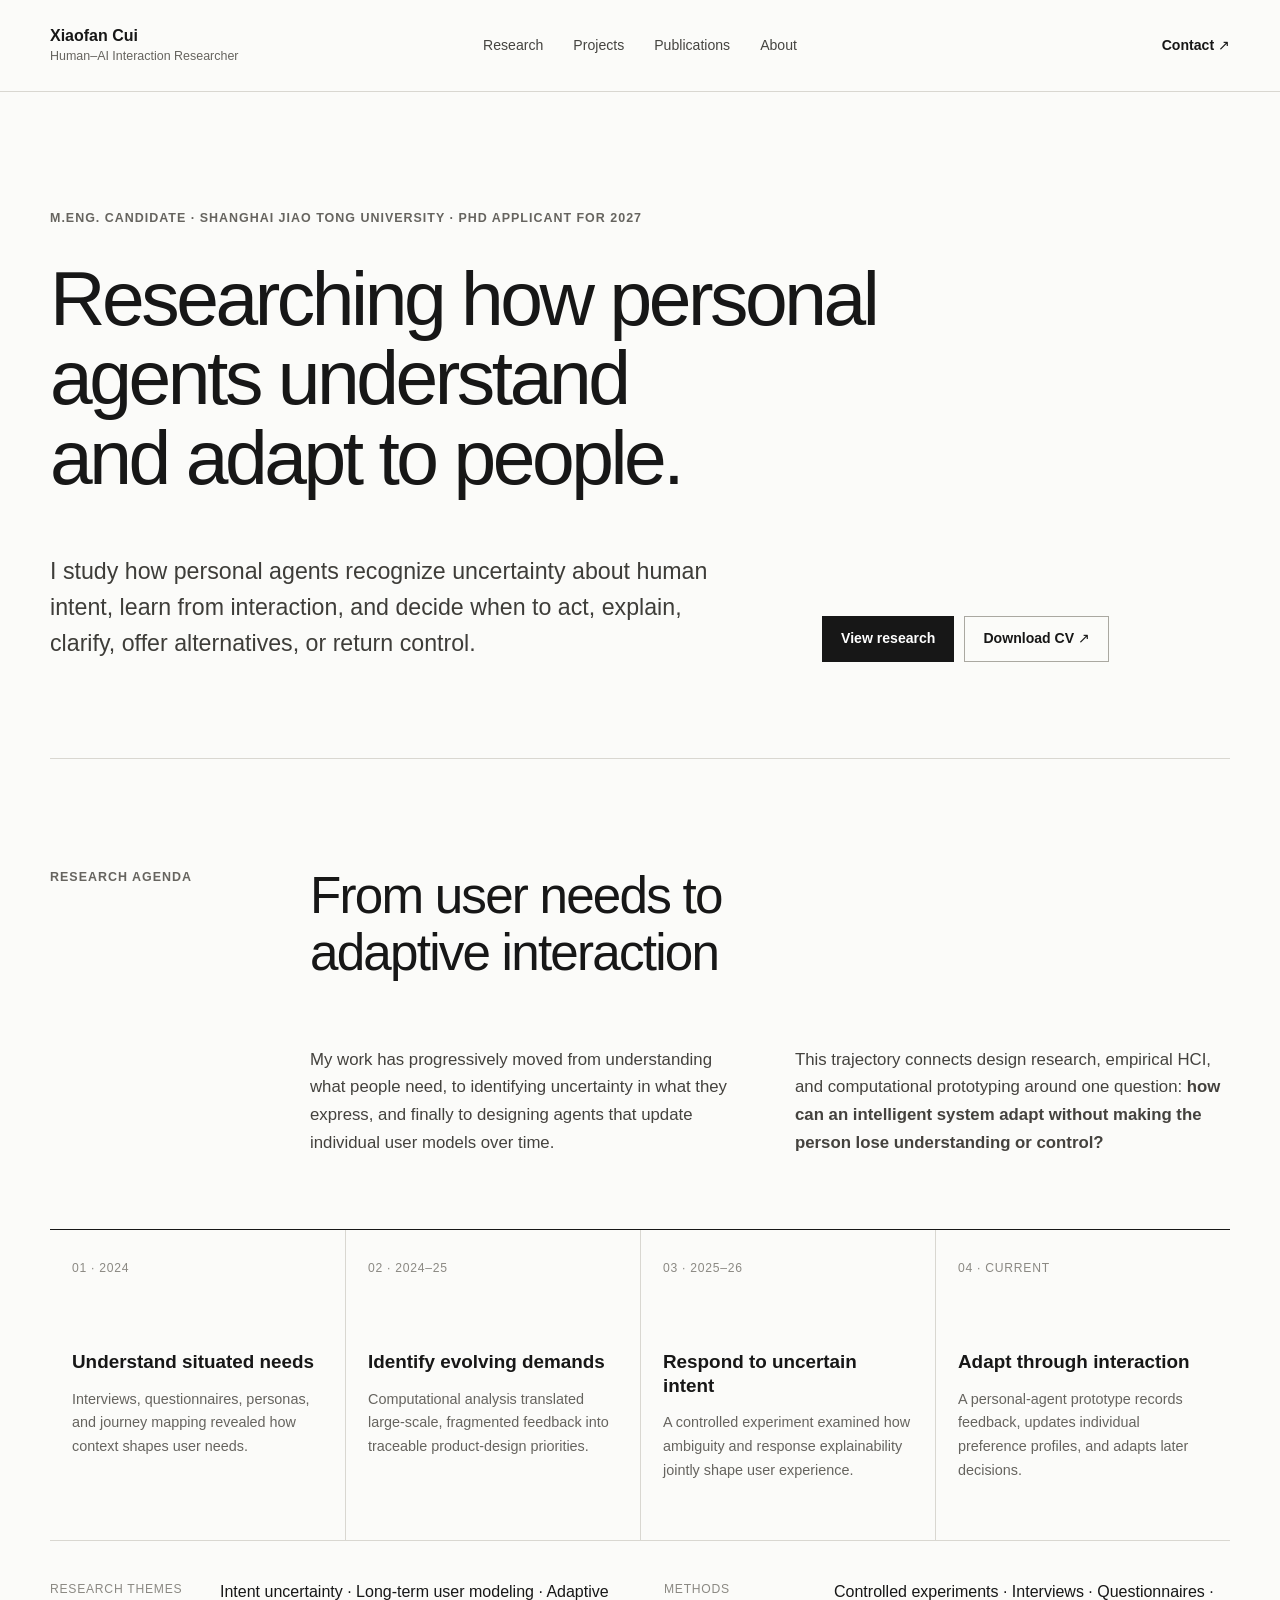
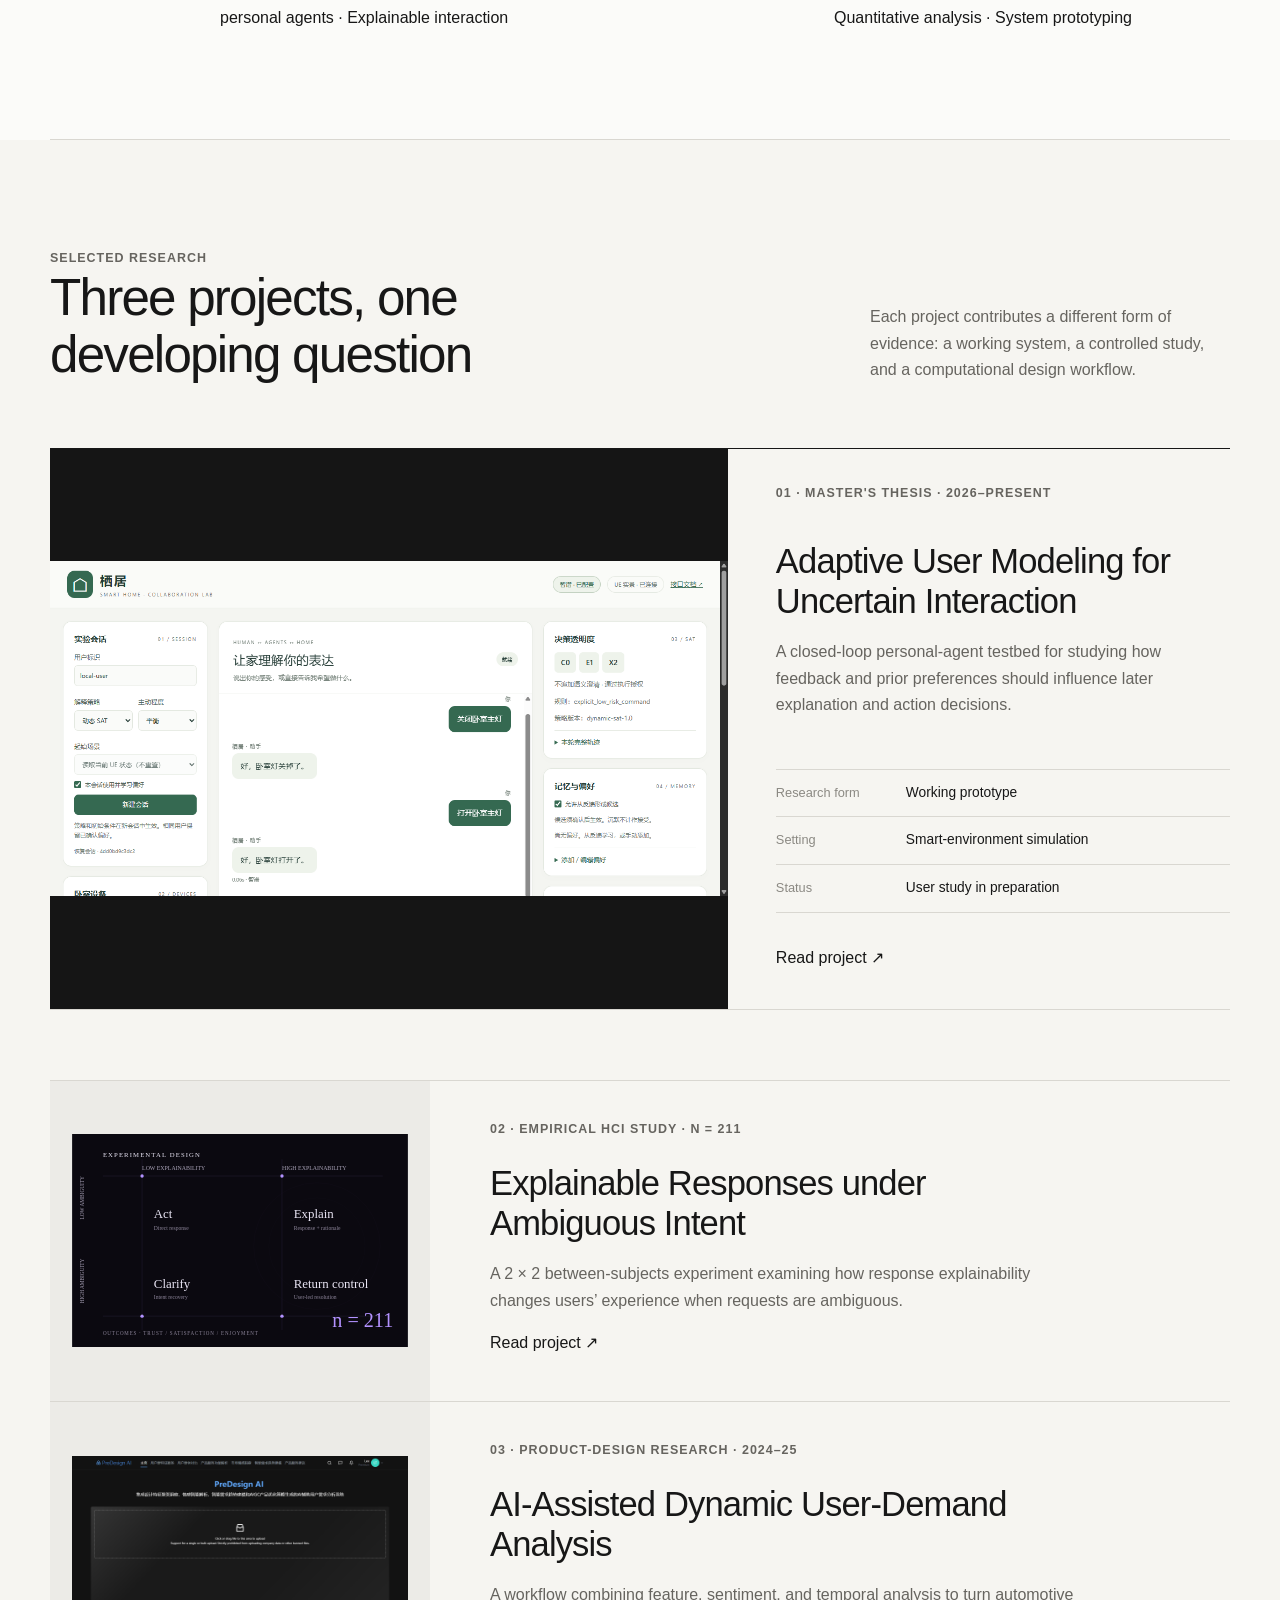
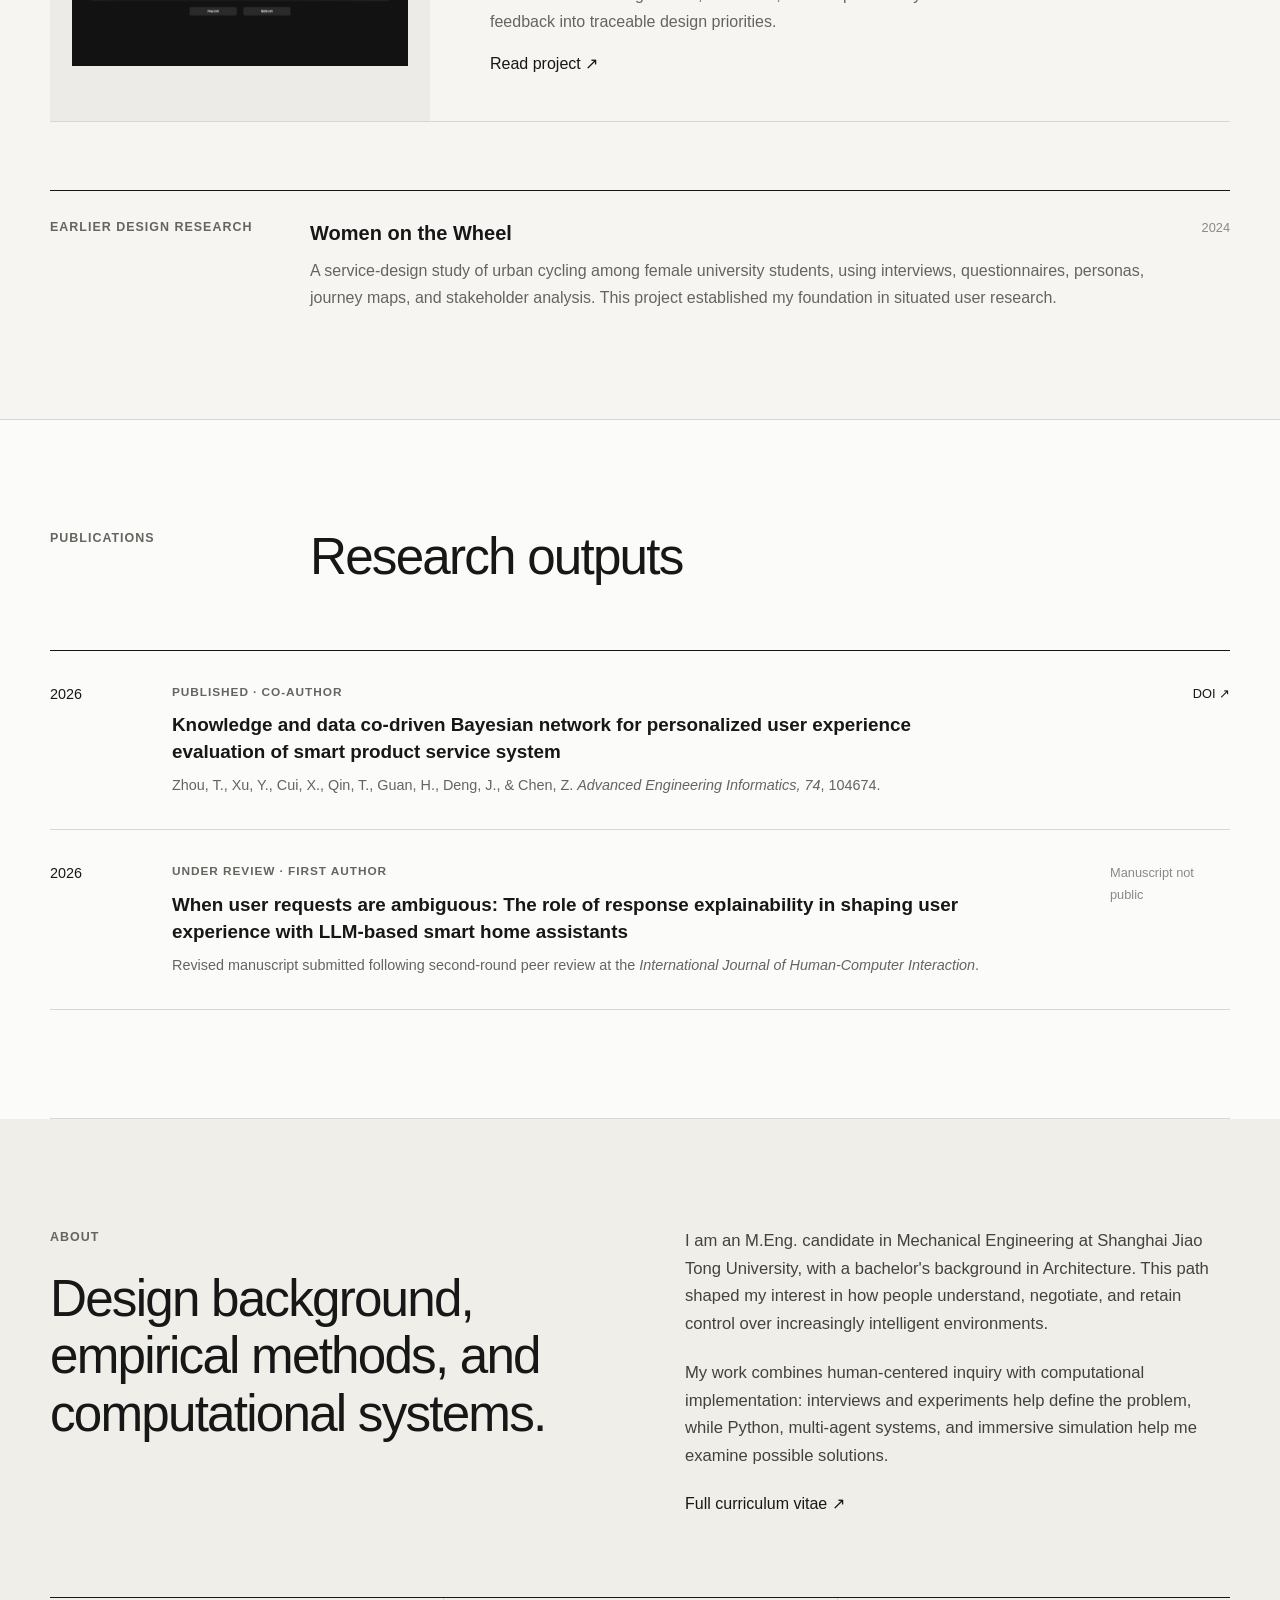
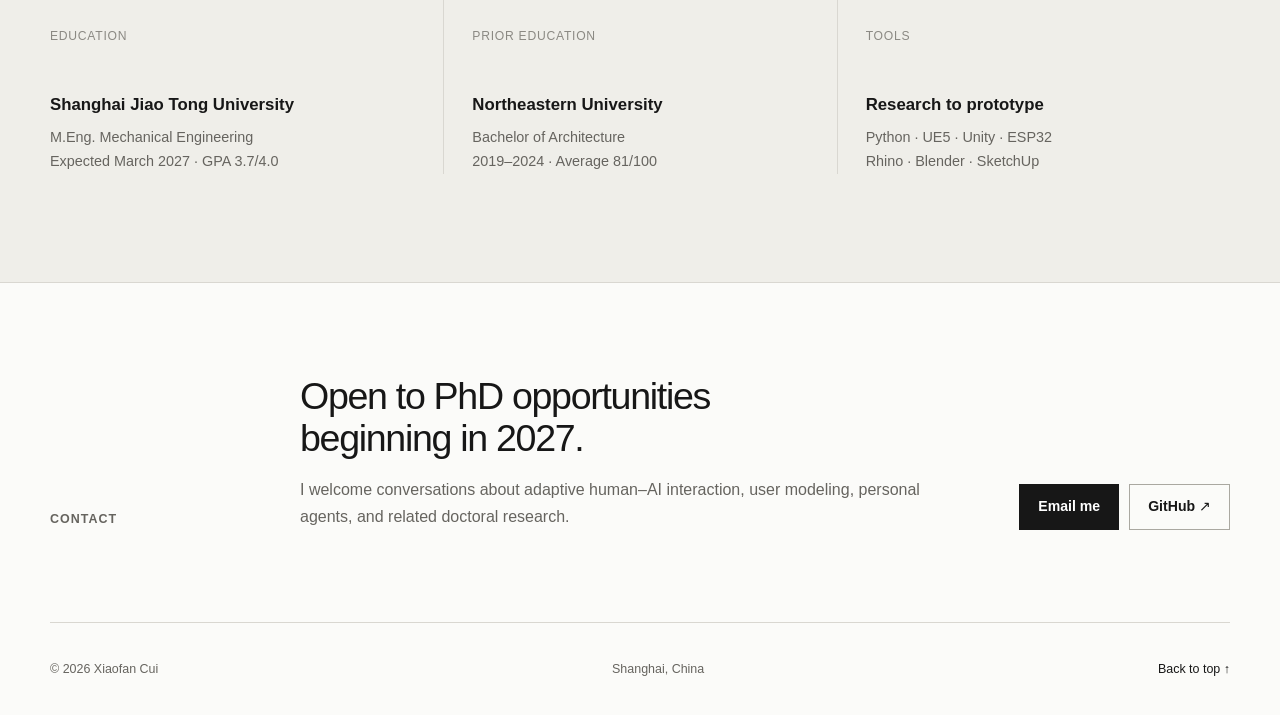
==== commit 968b8116: "Restructure portfolio around academic research narrative" ====
--- a/index.html
+++ b/index.html
@@ -2,81 +2,27 @@
 <html lang="en">
 <head>
   <meta charset="utf-8"><meta name="viewport" content="width=device-width, initial-scale=1">
-  <meta name="description" content="Xiaofan Cui researches uncertain user intent, adaptive user modeling, and human–AI interaction.">
-  <meta name="author" content="Xiaofan Cui"><meta property="og:title" content="Xiaofan Cui — Human–AI Interaction Researcher">
-  <meta property="og:description" content="Research on uncertain user intent, adaptive user models, and explainable personal agents.">
-  <meta property="og:type" content="website"><title>Xiaofan Cui — Human–AI Interaction Researcher</title>
-  <link rel="icon" href="assets/favicon.svg" type="image/svg+xml"><link rel="stylesheet" href="styles.css">
+  <meta name="description" content="Xiaofan Cui researches uncertain intent, adaptive user modeling, and personal agents.">
+  <meta name="author" content="Xiaofan Cui"><meta property="og:title" content="Xiaofan Cui — Human–AI Interaction Researcher"><meta property="og:type" content="website">
+  <title>Xiaofan Cui — Human–AI Interaction Researcher</title><link rel="icon" href="assets/favicon.svg" type="image/svg+xml"><link rel="stylesheet" href="styles.css">
 </head>
 <body>
-  <a class="skip-link" href="#main">Skip to content</a>
-  <div class="shell" id="top">
-    <header class="site-header">
-      <a class="brand" href="#top" aria-label="Xiaofan Cui, home"><span>XC</span><b>Xiaofan Cui</b></a>
-      <nav aria-label="Primary navigation"><a href="#research">Research</a><a href="#work">Selected work</a><a href="#publications">Publications</a><a href="#about">About</a></nav>
-      <a class="pill dark" href="mailto:xiaofan.ccui@gmail.com">Get in touch <span>↗</span></a>
-    </header>
-    <main id="main">
-      <section class="hero">
-        <div class="hero-topline"><span>Human–AI interaction</span><span>Shanghai · China</span><span>PhD applicant · 2027</span></div>
-        <div class="hero-copy">
-          <p class="overline">Researching adaptive intelligence</p>
-          <h1>When intent is<br><span>not yet clear.</span></h1>
-          <p class="hero-intro">I study how personal agents recognize uncertainty about human intent, learn from interaction, and decide when to act, explain, clarify, offer alternatives, or return control.</p>
-          <div class="hero-actions"><a class="pill dark" href="#work">View selected work <span>↓</span></a><a class="pill" href="Xiaofan_Cui_CV.pdf" target="_blank">Download CV <span>↗</span></a></div>
-        </div>
-        <div class="intent-map" aria-label="Diagram of the adaptive interaction loop">
-          <div class="map-line line-a"><i></i><span>Request</span><i></i></div><div class="map-line line-b"><i></i><span>Context</span><i></i></div><div class="map-line line-c"><i></i><span>Feedback</span><i></i></div>
-          <div class="map-core"><small>UNCERTAINTY</small><strong>?</strong><span>interpret</span></div>
-          <div class="map-choice choice-a">ACT</div><div class="map-choice choice-b">EXPLAIN</div><div class="map-choice choice-c">CLARIFY</div><div class="map-choice choice-d">RETURN CONTROL</div>
-        </div>
-      </section>
-      <section class="research-panel" id="research">
-        <div class="section-head"><span class="section-no">01</span><p>Research focus</p></div>
-        <div class="research-title"><h2>From uncertain input<br>to adaptive interaction.</h2><p>My research connects uncertainty-aware interaction, individual user modeling, and adaptive decision-making. Smart environments provide a controllable setting in which to study how an agent can learn preferences while keeping its interpretations visible and revisable.</p></div>
-        <div class="process-grid">
-          <article><span>01</span><div class="mini-icon intent-icon">?</div><h3>Interpret</h3><p>Represent multiple plausible meanings rather than committing too early.</p></article>
-          <article><span>02</span><div class="mini-icon choice-icon"><i></i><i></i><i></i></div><h3>Decide</h3><p>Select among action, explanation, clarification, alternatives, or control return.</p></article>
-          <article><span>03</span><div class="mini-icon feedback-icon">↩</div><h3>Observe</h3><p>Capture acceptance, rejection, explanation requests, and corrections.</p></article>
-          <article><span>04</span><div class="mini-icon model-icon"><i></i></div><h3>Adapt</h3><p>Update the individual model and use it in later interactions.</p></article>
-        </div>
-      </section>
-      <section class="work" id="work">
-        <div class="section-head"><span class="section-no">02</span><p>Selected work</p></div>
-        <div class="work-intro"><h2>Systems and evidence,<br>built around one question.</h2><p>Three projects trace my progression from measuring the effects of ambiguity to building agents that adapt through feedback.</p></div>
-        <article class="case case-primary">
-          <div class="case-image image-dark"><img src="assets/adaptive-agent.png" alt="Adaptive smart-environment research prototype" width="1600" height="900"><div class="image-label"><span>01</span> Working prototype · UE5 simulation</div></div>
-          <div class="case-content"><div class="case-meta"><span>Master's thesis</span><span>2026—present</span></div><h3>Adaptive User Modeling for Uncertain Interaction</h3><p>A closed-loop personal-agent testbed that learns from explanation requests, acceptance, rejection, and corrections.</p>
-            <div class="case-stats"><div><strong>5</strong><span>interaction strategies</span></div><div><strong>4</strong><span>feedback signals</span></div><div><strong>1</strong><span>persistent user model</span></div></div>
-            <details><summary>View research logic <span>＋</span></summary><div class="detail-body"><p>The system treats acting, explaining, clarifying, offering alternatives, and returning control as distinct decisions. It records interaction feedback, updates individual preference profiles, and adapts subsequent explanation decisions. Technical validation is complete; a formal user study is in preparation.</p><img src="assets/adaptive-agent-desktop.png" alt="Desktop view of the adaptive agent interface" loading="lazy"></div></details>
-          </div>
-        </article>
-        <div class="case-pair">
-          <article class="case compact"><div class="case-image image-light"><img src="assets/study-design.svg" alt="Two-by-two experimental design crossing request ambiguity and response explainability" width="1600" height="900"><div class="image-label"><span>02</span> 2 × 2 between-subjects</div></div><div class="case-content"><div class="case-meta"><span>Empirical study</span><span>N = 211</span></div><h3>Explainable Responses under Ambiguous Intent</h3><p>Greater response explainability mitigated the adverse effects of ambiguity on trust, satisfaction, and enjoyment.</p><ul><li>Scenario-based experiment</li><li>First-author manuscript</li><li>Second-round revision submitted</li></ul></div></article>
-          <article class="case compact"><div class="case-image image-light"><img src="assets/demand-platform.png" alt="Visual analytics platform for automotive user-demand analysis" width="1600" height="900" loading="lazy"><div class="image-label"><span>03</span> Visual analytics platform</div></div><div class="case-content"><div class="case-meta"><span>Product-design research</span><span>2024—2025</span></div><h3>AI-Assisted Dynamic User-Demand Analysis</h3><p>A structured workflow that transforms fragmented automotive feedback into traceable design priorities.</p><ul><li>2,000 reviews · 3,674 sentence records</li><li>Feature, sentiment, and time-series analysis</li><li>Three-agent workflow</li></ul></div></article>
-        </div>
-      </section>
-      <section class="publications" id="publications">
-        <div class="section-head"><span class="section-no">03</span><p>Publications</p></div>
-        <div class="publication-title"><h2>Research outputs.</h2><p>Published and ongoing work spanning intelligent systems, user experience, and human–AI interaction.</p></div>
-        <ol class="publication-list">
-          <li><span class="pub-index">01</span><div><p class="status">Published · Co-author · 2026</p><h3>Knowledge and data co-driven Bayesian network for personalized user experience evaluation of smart product service system</h3><p>Advanced Engineering Informatics, 74, 104674.</p></div><a class="round-arrow" href="https://doi.org/10.1016/j.aei.2026.104674" target="_blank" rel="noreferrer" aria-label="Open DOI">↗</a></li>
-          <li><span class="pub-index">02</span><div><p class="status">Under review · First author · 2026</p><h3>When user requests are ambiguous: The role of response explainability in shaping user experience with LLM-based smart home assistants</h3><p>Revised following second-round peer review at the International Journal of Human-Computer Interaction.</p></div><span class="round-arrow muted" aria-label="Manuscript not public">—</span></li>
-        </ol>
-      </section>
-      <section class="about" id="about">
-        <div class="section-head"><span class="section-no">04</span><p>About</p></div>
-        <div class="about-grid"><div class="about-lead"><p class="overline">Researcher · Designer · Builder</p><h2>Connecting human needs with adaptive computational systems.</h2></div><div class="about-copy"><p>I am a master's student in Mechanical Engineering at Shanghai Jiao Tong University, with a bachelor's background in Architecture. I approach intelligent systems as computational mechanisms that must remain understandable, steerable, and responsive to people.</p><p>My methods span controlled experiments, questionnaires, interviews, quantitative analysis, Python prototyping, multi-agent systems, and immersive simulation.</p></div></div>
-        <div class="profile-grid">
-          <article><span>Education</span><h3>Shanghai Jiao Tong University</h3><p>M.Eng. Mechanical Engineering<br>Expected March 2027 · GPA 3.7/4.0</p></article>
-          <article><span>Foundation</span><h3>Northeastern University</h3><p>Bachelor of Architecture<br>2019—2024 · Average 81/100</p></article>
-          <article><span>Research interests</span><h3>Adaptive human–AI interaction</h3><p>User modeling · Uncertain intent<br>Explainable AI · Personal agents</p></article>
-          <article><span>Methods & tools</span><h3>From study to system</h3><p>Python · UE5 · Unity · ESP32<br>Experiments · Interviews · Quantitative analysis</p></article>
-        </div>
-      </section>
-      <section class="contact" id="contact"><p class="overline">Open to PhD opportunities · 2027</p><h2>Interested in adaptive<br>and human-aware AI?</h2><div class="contact-actions"><a class="pill dark" href="mailto:xiaofan.ccui@gmail.com">Start a conversation <span>↗</span></a><a class="pill" href="https://github.com/CcXiaoFan" target="_blank" rel="noreferrer">GitHub <span>↗</span></a><a class="pill" href="Xiaofan_Cui_CV.pdf" target="_blank">CV <span>↗</span></a></div></section>
-    </main>
-    <footer><span>© 2026 Xiaofan Cui</span><span>Human–AI interaction · Shanghai</span><a href="#top">Back to top ↑</a></footer>
-  </div>
-</body>
-</html>
+<a class="skip-link" href="#main">Skip to content</a>
+<header class="site-header"><a class="identity" href="index.html"><strong>Xiaofan Cui</strong><span>Human–AI Interaction Researcher</span></a><nav aria-label="Primary navigation"><a href="#research">Research</a><a href="#projects">Projects</a><a href="#publications">Publications</a><a href="#about">About</a></nav><a class="text-link header-contact" href="mailto:xiaofan.ccui@gmail.com">Contact ↗</a></header>
+<main id="main">
+  <section class="hero container"><p class="kicker">M.Eng. candidate · Shanghai Jiao Tong University · PhD applicant for 2027</p><h1>Researching how personal agents understand and adapt to people.</h1><div class="hero-grid"><p class="lead">I study how personal agents recognize uncertainty about human intent, learn from interaction, and decide when to act, explain, clarify, offer alternatives, or return control.</p><div class="hero-links"><a class="button" href="#projects">View research</a><a class="button secondary" href="Xiaofan_Cui_CV.pdf" target="_blank">Download CV ↗</a></div></div></section>
+
+  <section class="section container" id="research"><div class="section-heading"><p class="section-label">Research agenda</p><h2>From user needs to adaptive interaction</h2></div><div class="agenda-intro"><p>My work has progressively moved from understanding what people need, to identifying uncertainty in what they express, and finally to designing agents that update individual user models over time.</p><p>This trajectory connects design research, empirical HCI, and computational prototyping around one question: <strong>how can an intelligent system adapt without making the person lose understanding or control?</strong></p></div><ol class="trajectory"><li><span>01 · 2024</span><h3>Understand situated needs</h3><p>Interviews, questionnaires, personas, and journey mapping revealed how context shapes user needs.</p></li><li><span>02 · 2024–25</span><h3>Identify evolving demands</h3><p>Computational analysis translated large-scale, fragmented feedback into traceable product-design priorities.</p></li><li><span>03 · 2025–26</span><h3>Respond to uncertain intent</h3><p>A controlled experiment examined how ambiguity and response explainability jointly shape user experience.</p></li><li><span>04 · Current</span><h3>Adapt through interaction</h3><p>A personal-agent prototype records feedback, updates individual preference profiles, and adapts later decisions.</p></li></ol><div class="research-themes"><div><span>Research themes</span><p>Intent uncertainty · Long-term user modeling · Adaptive personal agents · Explainable interaction</p></div><div><span>Methods</span><p>Controlled experiments · Interviews · Questionnaires · Quantitative analysis · System prototyping</p></div></div></section>
+
+  <section class="section projects-section" id="projects"><div class="container"><div class="section-heading split"><div><p class="section-label">Selected research</p><h2>Three projects, one developing question</h2></div><p>Each project contributes a different form of evidence: a working system, a controlled study, and a computational design workflow.</p></div>
+    <article class="project-feature"><a class="project-media dark-media" href="projects/adaptive-user-modeling.html"><img src="assets/adaptive-agent.png" alt="Adaptive smart-environment agent research prototype" width="1600" height="900"></a><div class="project-copy"><p class="project-meta">01 · Master's thesis · 2026–present</p><h3><a href="projects/adaptive-user-modeling.html">Adaptive User Modeling for Uncertain Interaction</a></h3><p>A closed-loop personal-agent testbed for studying how feedback and prior preferences should influence later explanation and action decisions.</p><dl class="evidence"><div><dt>Research form</dt><dd>Working prototype</dd></div><div><dt>Setting</dt><dd>Smart-environment simulation</dd></div><div><dt>Status</dt><dd>User study in preparation</dd></div></dl><a class="text-link" href="projects/adaptive-user-modeling.html">Read project ↗</a></div></article>
+    <div class="project-list"><article class="project-row"><a class="project-thumb" href="projects/ambiguous-intent.html"><img src="assets/study-design.svg" alt="Two-by-two experimental design crossing request ambiguity and response explainability" width="1600" height="900" loading="lazy"></a><div class="project-copy"><p class="project-meta">02 · Empirical HCI study · N = 211</p><h3><a href="projects/ambiguous-intent.html">Explainable Responses under Ambiguous Intent</a></h3><p>A 2 × 2 between-subjects experiment examining how response explainability changes users’ experience when requests are ambiguous.</p><a class="text-link" href="projects/ambiguous-intent.html">Read project ↗</a></div></article><article class="project-row"><a class="project-thumb" href="projects/dynamic-demand-analysis.html"><img src="assets/demand-platform.png" alt="Visual analytics platform for automotive user-demand analysis" width="1600" height="900" loading="lazy"></a><div class="project-copy"><p class="project-meta">03 · Product-design research · 2024–25</p><h3><a href="projects/dynamic-demand-analysis.html">AI-Assisted Dynamic User-Demand Analysis</a></h3><p>A workflow combining feature, sentiment, and temporal analysis to turn automotive feedback into traceable design priorities.</p><a class="text-link" href="projects/dynamic-demand-analysis.html">Read project ↗</a></div></article></div>
+    <aside class="earlier-work"><p class="section-label">Earlier design research</p><div><h3>Women on the Wheel</h3><p>A service-design study of urban cycling among female university students, using interviews, questionnaires, personas, journey maps, and stakeholder analysis. This project established my foundation in situated user research.</p></div><span>2024</span></aside>
+  </div></section>
+
+  <section class="section container" id="publications"><div class="section-heading"><p class="section-label">Publications</p><h2>Research outputs</h2></div><ol class="publication-list"><li><span class="publication-year">2026</span><div><p class="publication-status">Published · Co-author</p><h3>Knowledge and data co-driven Bayesian network for personalized user experience evaluation of smart product service system</h3><p>Zhou, T., Xu, Y., Cui, X., Qin, T., Guan, H., Deng, J., &amp; Chen, Z. <em>Advanced Engineering Informatics, 74</em>, 104674.</p></div><a class="text-link" href="https://doi.org/10.1016/j.aei.2026.104674" target="_blank" rel="noreferrer">DOI ↗</a></li><li><span class="publication-year">2026</span><div><p class="publication-status">Under review · First author</p><h3>When user requests are ambiguous: The role of response explainability in shaping user experience with LLM-based smart home assistants</h3><p>Revised manuscript submitted following second-round peer review at the <em>International Journal of Human-Computer Interaction</em>.</p></div><span class="publication-note">Manuscript not public</span></li></ol></section>
+
+  <section class="section about-section" id="about"><div class="container about-grid"><div><p class="section-label">About</p><h2>Design background, empirical methods, and computational systems.</h2></div><div class="about-copy"><p>I am an M.Eng. candidate in Mechanical Engineering at Shanghai Jiao Tong University, with a bachelor's background in Architecture. This path shaped my interest in how people understand, negotiate, and retain control over increasingly intelligent environments.</p><p>My work combines human-centered inquiry with computational implementation: interviews and experiments help define the problem, while Python, multi-agent systems, and immersive simulation help me examine possible solutions.</p><a class="text-link" href="Xiaofan_Cui_CV.pdf" target="_blank">Full curriculum vitae ↗</a></div></div><div class="container facts-grid"><div><span>Education</span><strong>Shanghai Jiao Tong University</strong><p>M.Eng. Mechanical Engineering<br>Expected March 2027 · GPA 3.7/4.0</p></div><div><span>Prior education</span><strong>Northeastern University</strong><p>Bachelor of Architecture<br>2019–2024 · Average 81/100</p></div><div><span>Tools</span><strong>Research to prototype</strong><p>Python · UE5 · Unity · ESP32<br>Rhino · Blender · SketchUp</p></div></div></section>
+  <section class="contact-section container"><p class="section-label">Contact</p><div><h2>Open to PhD opportunities beginning in 2027.</h2><p>I welcome conversations about adaptive human–AI interaction, user modeling, personal agents, and related doctoral research.</p></div><div class="contact-links"><a class="button" href="mailto:xiaofan.ccui@gmail.com">Email me</a><a class="button secondary" href="https://github.com/CcXiaoFan" target="_blank" rel="noreferrer">GitHub ↗</a></div></section>
+</main><footer class="site-footer"><span>© 2026 Xiaofan Cui</span><span>Shanghai, China</span><a href="#main">Back to top ↑</a></footer>
+</body></html>
--- a/styles.css
+++ b/styles.css
@@ -1,157 +1,5 @@
-:root {
-  --ink: #101820;
-  --muted: #66717a;
-  --paper: #f3f1eb;
-  --dark: #0a1116;
-  --teal: #7ce6d2;
-  --line: rgba(16, 24, 32, .18);
-  --frame: min(1480px, calc(100vw - 80px));
-  font-family: Arial, Helvetica, sans-serif;
-  color: var(--ink);
-  background: var(--paper);
-  font-synthesis: none;
-  text-rendering: optimizeLegibility;
-}
+:root{--paper:#fbfbf9;--ink:#171717;--soft:#66645f;--faint:#8b8983;--line:#d9d7d1;--wash:#f1f0ec;--max:1180px;font-family:Arial,"Helvetica Neue",Helvetica,sans-serif;color:var(--ink);background:var(--paper);font-synthesis:none;text-rendering:optimizeLegibility}*{box-sizing:border-box}html{scroll-behavior:smooth}body{margin:0;min-width:320px;background:var(--paper);font-size:16px;line-height:1.65}a{color:inherit}img{display:block;max-width:100%;height:auto}.container{width:min(var(--max),calc(100% - 48px));margin-inline:auto}.skip-link{position:fixed;z-index:100;top:-5rem;left:1rem;padding:.7rem 1rem;background:#111;color:#fff}.skip-link:focus{top:1rem}.site-header{min-height:92px;display:grid;grid-template-columns:1fr auto 1fr;align-items:center;gap:32px;padding:18px max(24px,calc((100vw - var(--max))/2));border-bottom:1px solid var(--line);background:rgba(251,251,249,.96);position:sticky;top:0;z-index:20}.identity{display:flex;flex-direction:column;width:max-content;text-decoration:none;line-height:1.25}.identity strong{font-size:1rem}.identity span{margin-top:3px;color:var(--soft);font-size:.78rem}.site-header nav{display:flex;gap:30px}.site-header nav a,.text-link{text-decoration:none;text-underline-offset:5px}.site-header nav a{font-size:.88rem;color:#454440}.site-header nav a:hover,.text-link:hover{text-decoration:underline}.header-contact{justify-self:end;font-size:.88rem;font-weight:600}a:focus-visible{outline:2px solid #171717;outline-offset:5px}.hero{padding:116px 0 96px;border-bottom:1px solid var(--line)}.kicker,.section-label,.project-meta,.publication-status{margin:0;color:var(--soft);font-size:.78rem;font-weight:700;letter-spacing:.08em;text-transform:uppercase}.hero h1{max-width:980px;margin:30px 0 56px;font-size:clamp(3rem,6.1vw,4.8rem);font-weight:500;line-height:1.04;letter-spacing:-.045em;text-wrap:balance}.hero-grid{display:grid;grid-template-columns:minmax(0,700px) auto;gap:72px;align-items:end}.lead{margin:0;color:#3e3d39;font-size:clamp(1.15rem,2vw,1.45rem);line-height:1.55}.hero-links,.contact-links{display:flex;gap:10px;flex-wrap:wrap}.button{min-height:46px;display:inline-flex;align-items:center;justify-content:center;padding:0 18px;border:1px solid var(--ink);background:var(--ink);color:#fff;text-decoration:none;font-size:.88rem;font-weight:700}.button.secondary{background:transparent;color:var(--ink);border-color:#aaa8a1}.button:hover{background:#343434}.button.secondary:hover{background:var(--wash)}.section{padding:108px 0;border-bottom:1px solid var(--line)}.section-heading{display:grid;grid-template-columns:220px 1fr;gap:40px;margin-bottom:64px}.section-heading h2,.about-grid h2,.contact-section h2{max-width:760px;margin:0;font-size:clamp(2.2rem,4vw,3.35rem);font-weight:500;line-height:1.12;letter-spacing:-.035em;text-wrap:balance}.section-heading.split{grid-template-columns:1fr 360px;align-items:end}.section-heading.split>p{margin:0;color:var(--soft)}.agenda-intro{display:grid;grid-template-columns:1fr 1fr;gap:50px;margin-left:260px;margin-bottom:72px}.agenda-intro p{margin:0;color:#44423e;font-size:1.05rem}.trajectory{display:grid;grid-template-columns:repeat(4,1fr);margin:0;padding:0;border-top:1px solid var(--ink);border-bottom:1px solid var(--line);list-style:none}.trajectory li{min-height:310px;padding:24px 22px}.trajectory li+li{border-left:1px solid var(--line)}.trajectory span,.research-themes span,.facts-grid span{color:var(--faint);font-size:.76rem;text-transform:uppercase;letter-spacing:.06em}.trajectory h3{margin:70px 0 14px;font-size:1.18rem;line-height:1.25}.trajectory p{margin:0;color:var(--soft);font-size:.9rem}.research-themes{display:grid;grid-template-columns:1fr 1fr;gap:48px;margin-top:38px}.research-themes div{display:grid;grid-template-columns:150px 1fr;gap:20px}.research-themes p{margin:0}.projects-section{background:#f6f5f1}.project-feature{display:grid;grid-template-columns:1.35fr 1fr;border-top:1px solid var(--ink);border-bottom:1px solid var(--line)}.project-media{min-height:560px;display:grid;place-items:center;overflow:hidden}.dark-media{background:#151515}.project-media img{width:100%;height:100%;object-fit:contain}.project-copy{padding:34px 0 34px 48px}.project-copy h3{margin:38px 0 18px;font-size:clamp(1.65rem,2.7vw,2.35rem);font-weight:500;line-height:1.16;letter-spacing:-.025em}.project-copy h3 a{text-decoration:none}.project-copy>p:not(.project-meta){color:var(--soft);font-size:1rem}.evidence{margin:50px 0 32px}.evidence div{display:grid;grid-template-columns:130px 1fr;padding:12px 0;border-top:1px solid var(--line)}.evidence div:last-child{border-bottom:1px solid var(--line)}.evidence dt{color:var(--faint);font-size:.8rem}.evidence dd{margin:0;font-size:.86rem}.project-list{margin-top:70px}.project-row{display:grid;grid-template-columns:380px 1fr;border-top:1px solid var(--line)}.project-row:last-child{border-bottom:1px solid var(--line)}.project-thumb{display:grid;place-items:center;min-height:300px;padding:22px;background:#ecebe7}.project-thumb img{width:100%;height:256px;object-fit:contain}.project-row .project-copy{max-width:650px;padding:38px 0 44px 60px}.project-row .project-copy h3{margin-top:24px}.earlier-work{display:grid;grid-template-columns:220px 1fr auto;gap:40px;margin-top:68px;padding-top:26px;border-top:1px solid var(--ink)}.earlier-work h3{margin:0 0 8px;font-size:1.25rem}.earlier-work p{margin:0;color:var(--soft)}.earlier-work>span{color:var(--faint);font-size:.8rem}.publication-list{margin:0;padding:0;border-top:1px solid var(--ink);list-style:none}.publication-list li{display:grid;grid-template-columns:90px 1fr 120px;gap:32px;padding:32px 0;border-bottom:1px solid var(--line)}.publication-year{font-size:.9rem}.publication-list h3{max-width:820px;margin:10px 0 8px;font-size:1.18rem;font-weight:600;line-height:1.42}.publication-list p{margin:0;color:var(--soft);font-size:.9rem}.publication-list .publication-status{font-size:.74rem}.publication-list .text-link,.publication-note{justify-self:end;font-size:.8rem}.publication-note{color:var(--faint)}.about-section{background:#efeee9}.about-grid{display:grid;grid-template-columns:1fr 1fr;gap:90px}.about-grid h2{margin-top:22px}.about-copy p{margin:0 0 22px;color:#44423e;font-size:1.04rem}.facts-grid{display:grid;grid-template-columns:repeat(3,1fr);margin-top:80px;border-top:1px solid var(--ink)}.facts-grid>div{padding:24px 28px 0 0}.facts-grid>div+div{padding-left:28px;border-left:1px solid var(--line)}.facts-grid strong{display:block;margin:42px 0 8px;font-size:1.05rem}.facts-grid p{margin:0;color:var(--soft);font-size:.9rem}.contact-section{display:grid;grid-template-columns:190px 1fr auto;gap:60px;align-items:end;padding-top:92px;padding-bottom:92px;border-bottom:1px solid var(--line)}.contact-section h2{font-size:2.35rem}.contact-section p{max-width:660px;margin:18px 0 0;color:var(--soft)}.site-footer{min-height:92px;display:flex;align-items:center;justify-content:space-between;gap:24px;padding:20px max(24px,calc((100vw - var(--max))/2));color:var(--soft);font-size:.78rem}.site-footer a{color:var(--ink);text-decoration:none}
 
-* { box-sizing: border-box; }
-html { scroll-behavior: smooth; }
-body { margin: 0; min-width: 320px; overflow-x: hidden; background: var(--paper); }
-a { color: inherit; }
-img { display: block; max-width: 100%; }
-.skip-link { position: fixed; z-index: 100; left: 1rem; top: -5rem; padding: .75rem 1rem; color: #fff; background: #000; }
-.skip-link:focus { top: 1rem; }
-
-.site-header { position: absolute; z-index: 10; top: 0; left: 50%; width: var(--frame); height: 96px; transform: translateX(-50%); display: grid; grid-template-columns: 1fr auto 1fr; align-items: center; border-bottom: 1px solid rgba(255,255,255,.2); color: white; }
-.monogram { display: grid; place-items: center; width: 46px; height: 46px; border: 1px solid rgba(255,255,255,.55); border-radius: 50%; text-decoration: none; font-size: .8rem; font-weight: 700; letter-spacing: .08em; }
-nav { display: flex; gap: 38px; }
-nav a, .header-link { color: #d7dee2; font-size: .72rem; font-weight: 700; letter-spacing: .08em; text-decoration: none; text-transform: uppercase; }
-nav a:hover, .header-link:hover { color: var(--teal); }
-.header-link { justify-self: end; }
-
-.hero { position: relative; min-height: 100vh; padding: 190px max(40px, calc((100vw - 1480px)/2)) 54px; overflow: hidden; display: grid; grid-template-columns: 1.12fr .88fr; align-items: center; gap: 40px; color: white; background: radial-gradient(circle at 77% 39%, #1b3940 0, #101e25 26%, #0a1116 61%); }
-.hero::before { content: ''; position: absolute; inset: 0; opacity: .13; background-image: linear-gradient(rgba(255,255,255,.15) 1px, transparent 1px), linear-gradient(90deg, rgba(255,255,255,.15) 1px, transparent 1px); background-size: 64px 64px; mask-image: linear-gradient(to right, transparent 15%, black 70%); }
-.hero-copy, .hero-visual, .hero-meta { position: relative; z-index: 1; min-width: 0; }
-.eyebrow { margin: 0 0 24px; color: var(--teal); font-size: .72rem; font-weight: 700; letter-spacing: .14em; text-transform: uppercase; }
-.eyebrow.dark { color: #477d73; }
-.hero h1 { margin: 0; font-size: clamp(5rem, 10vw, 10.5rem); font-weight: 600; line-height: .75; letter-spacing: -.085em; }
-.hero h1 span { color: #7c8b91; }
-.hero-statement { max-width: 740px; margin: 58px 0 0; overflow-wrap: anywhere; color: #c2ccd0; font-family: Georgia, 'Times New Roman', serif; font-size: clamp(1.25rem, 1.65vw, 1.7rem); line-height: 1.5; }
-.hero-actions { display: flex; gap: 12px; margin-top: 40px; }
-.button { display: inline-flex; justify-content: center; min-width: 150px; padding: 14px 18px; border: 1px solid rgba(255,255,255,.28); text-decoration: none; font-size: .75rem; font-weight: 700; letter-spacing: .05em; }
-.button.primary { color: #061411; background: var(--teal); border-color: var(--teal); }
-.button:hover { transform: translateY(-2px); }
-.hero-visual { justify-self: center; width: min(40vw, 580px); aspect-ratio: 1; border: 1px solid rgba(124,230,210,.34); border-radius: 50%; box-shadow: inset 0 0 100px rgba(124,230,210,.07), 0 0 100px rgba(124,230,210,.06); }
-.hero-visual::before, .hero-visual::after { content: ''; position: absolute; border-radius: 50%; border: 1px solid rgba(255,255,255,.16); }
-.hero-visual::before { inset: 16%; }
-.hero-visual::after { inset: 32%; }
-.loop-center { position: absolute; inset: 39%; display: grid; place-items: center; z-index: 2; text-align: center; }
-.loop-center span { font-size: .58rem; letter-spacing: .12em; line-height: 1.5; }
-.loop-center strong { color: var(--teal); font-size: 2.7rem; font-weight: 400; }
-.signal { position: absolute; width: 12px; height: 12px; border-radius: 50%; background: var(--teal); box-shadow: 0 0 20px var(--teal); }
-.signal-a { left: 16%; top: 31%; }.signal-b { right: 12%; top: 51%; }.signal-c { left: 43%; bottom: 2%; }
-.loop-label { position: absolute; color: #98a8ad; font-size: .62rem; letter-spacing: .12em; text-transform: uppercase; }
-.label-one { left: 1%; top: 37%; }.label-two { right: 0; top: 44%; }.label-three { left: 44%; bottom: -5%; }
-.hero-meta { grid-column: 1 / -1; display: flex; justify-content: space-between; margin-top: 55px; padding-top: 22px; border-top: 1px solid rgba(255,255,255,.18); color: #849197; font-size: .68rem; letter-spacing: .08em; text-transform: uppercase; }
-
-.section { width: var(--frame); margin-inline: auto; padding: 130px 0; }
-.section-index { margin-bottom: 80px; padding-bottom: 16px; border-bottom: 1px solid var(--line); color: #6f797f; font-size: .7rem; font-weight: 700; letter-spacing: .12em; text-transform: uppercase; }
-.section-index.light { color: #8a969b; border-color: rgba(255,255,255,.17); }
-.research-grid { display: grid; grid-template-columns: 1.1fr .9fr; gap: 100px; }
-.research h2, .section-heading h2, .about h2 { margin: 0; font-family: Georgia, 'Times New Roman', serif; font-size: clamp(3rem, 5.2vw, 6.2rem); font-weight: 400; line-height: 1.02; letter-spacing: -.055em; }
-.research-copy > p { margin: 0; color: #566169; font-size: 1.15rem; line-height: 1.8; }
-.research-path { display: grid; grid-template-columns: 1fr auto 1fr auto 1fr; align-items: center; gap: 10px; margin-top: 48px; }
-.research-path span { padding: 12px; border: 1px solid var(--line); font-size: .68rem; font-weight: 700; line-height: 1.4; text-align: center; text-transform: uppercase; }
-.research-path i { color: #579b8e; font-style: normal; }
-
-.projects { width: 100%; padding-inline: max(40px, calc((100vw - 1480px)/2)); color: white; background: var(--dark); }
-.section-heading { display: grid; grid-template-columns: 1.2fr .8fr; align-items: end; gap: 70px; margin-bottom: 90px; }
-.section-heading > p { max-width: 560px; margin: 0 0 8px; color: #66717a; font-size: 1.05rem; line-height: 1.7; }
-.light-heading h2 { color: white; }.light-heading > p { color: #8a959a; }
-.project { min-height: 650px; display: grid; grid-template-columns: 1.18fr .82fr; margin-bottom: 34px; overflow: hidden; border: 1px solid rgba(255,255,255,.14); background: #0e171c; }
-.project.reversed { grid-template-columns: .82fr 1.18fr; }
-.project.reversed .project-media { grid-column: 2; }.project.reversed .project-body { grid-row: 1; grid-column: 1; }
-.project-media { position: relative; min-height: 650px; overflow: hidden; background: #15242b; }
-.project-media img { width: 100%; height: 100%; object-fit: cover; object-position: top; filter: saturate(.8) contrast(1.02); transition: transform .7s ease; }
-.project:hover .project-media img { transform: scale(1.02); }
-.study-media img { object-fit: contain; padding: 10%; background: #111d23; }
-.media-note { position: absolute; left: 24px; bottom: 22px; padding: 7px 10px; color: #071411; background: var(--teal); font-size: .58rem; font-weight: 700; letter-spacing: .09em; }
-.project-body { display: flex; flex-direction: column; padding: clamp(38px, 4vw, 70px); }
-.project-number { color: var(--teal); font-family: Georgia, serif; font-size: 4.5rem; line-height: 1; }
-.project-type { margin: 15px 0 auto; color: #748087; font-size: .65rem; font-weight: 700; letter-spacing: .09em; text-transform: uppercase; }
-.project h3 { margin: 65px 0 18px; font-family: Georgia, serif; font-size: clamp(2.3rem, 3.2vw, 4.2rem); font-weight: 400; line-height: 1.02; letter-spacing: -.04em; }
-.project-lead { margin: 0; color: #a9b2b7; font-size: 1rem; line-height: 1.65; }
-.facts { padding: 0; margin: 30px 0 0; list-style: none; }
-.facts li { position: relative; padding: 10px 0 10px 22px; border-top: 1px solid rgba(255,255,255,.1); color: #77838a; font-size: .88rem; line-height: 1.5; }
-.facts li::before { content: '↳'; position: absolute; left: 0; color: var(--teal); }
-details { margin-top: 30px; border-top: 1px solid rgba(255,255,255,.18); }
-summary { display: flex; justify-content: space-between; padding: 18px 0; cursor: pointer; color: #bec7ca; font-size: .72rem; font-weight: 700; letter-spacing: .07em; text-transform: uppercase; }
-.detail-content { color: #859097; line-height: 1.65; }
-.detail-content img { margin-top: 18px; border: 1px solid rgba(255,255,255,.14); }
-
-.publications { background: var(--paper); }
-.publication-list { padding: 0; margin: 0; list-style: none; border-top: 1px solid var(--line); }
-.publication-list li { display: grid; grid-template-columns: 90px 1fr 140px; gap: 32px; padding: 40px 0; border-bottom: 1px solid var(--line); }
-.pub-year { color: #778188; font-size: .8rem; }
-.pub-status { margin: 0 0 13px; color: #477d73; font-size: .68rem; font-weight: 700; letter-spacing: .1em; text-transform: uppercase; }
-.publication-list h3 { max-width: 1000px; margin: 0 0 14px; font-family: Georgia, serif; font-size: clamp(1.45rem, 2vw, 2.3rem); font-weight: 400; line-height: 1.2; }
-.publication-list p:last-child { margin: 0; color: #717a80; line-height: 1.5; }
-.publication-list a, .private-link { align-self: start; justify-self: end; font-size: .64rem; font-weight: 700; letter-spacing: .08em; text-decoration: none; }
-.private-link { color: #8a9297; text-align: right; }
-
-.about { border-top: 1px solid var(--line); }
-.about-grid { display: grid; grid-template-columns: 1fr 1fr; gap: 110px; }
-.bio > p { margin: 0 0 22px; color: #59646b; font-size: 1.05rem; line-height: 1.8; }
-.bio dl { margin: 45px 0 0; }
-.bio dl div { display: grid; grid-template-columns: 110px 1fr; padding: 18px 0; border-top: 1px solid var(--line); }
-.bio dt { color: #687279; font-size: .65rem; font-weight: 700; letter-spacing: .08em; text-transform: uppercase; }
-.bio dd { margin: 0; line-height: 1.6; }
-
-.contact { padding: 130px max(40px, calc((100vw - 1480px)/2)); color: white; background: #0a1116; }
-.contact h2 { max-width: 1200px; margin: 0; font-family: Georgia, serif; font-size: clamp(3.5rem, 6vw, 7rem); font-weight: 400; line-height: 1; letter-spacing: -.055em; }
-.contact-row { display: flex; gap: 12px; margin-top: 70px; }
-.contact-row a { padding: 14px 18px; border: 1px solid rgba(255,255,255,.24); color: #c5ced2; text-decoration: none; font-size: .72rem; font-weight: 700; letter-spacing: .05em; }
-.contact-row a:hover { color: #071411; background: var(--teal); border-color: var(--teal); }
-footer { display: flex; justify-content: space-between; padding: 25px max(40px, calc((100vw - 1480px)/2)); border-top: 1px solid rgba(255,255,255,.12); color: #6e7a80; background: #0a1116; font-size: .62rem; letter-spacing: .08em; text-transform: uppercase; }
-footer a { text-decoration: none; }
-
-@media (max-width: 1000px) {
-  :root { --frame: calc(100vw - 48px); }
-  .hero { grid-template-columns: 1fr; padding-inline: 24px; }
-  .hero-visual { width: min(70vw, 520px); margin: 40px auto; }
-  .research-grid, .section-heading, .about-grid { grid-template-columns: 1fr; gap: 45px; }
-  .project, .project.reversed { grid-template-columns: 1fr; }
-  .project.reversed .project-media, .project.reversed .project-body { grid-column: 1; }
-  .project.reversed .project-media { grid-row: 1; }.project.reversed .project-body { grid-row: 2; }
-  .project-media { min-height: 520px; }
-  .project-type { margin-bottom: 0; }
-}
-
-@media (max-width: 720px) {
-  :root { --frame: calc(100vw - 32px); }
-  .site-header { height: 76px; grid-template-columns: 1fr auto; }
-  nav { display: none; }
-  .hero { padding-top: 135px; }
-  .hero-copy { width: 100%; max-width: calc(100vw - 48px); }
-  .hero h1 { font-size: 5.2rem; }
-  .hero-statement { margin-top: 42px; font-size: 1.15rem; }
-  .hero-meta { flex-direction: column; gap: 12px; }
-  .section { padding: 90px 0; }
-  .section-index { margin-bottom: 50px; }
-  .research h2, .section-heading h2, .about h2 { font-size: 2.75rem; }
-  .research-path { grid-template-columns: 1fr; }
-  .research-path i { transform: rotate(90deg); text-align: center; }
-  .projects { padding-inline: 16px; }
-  .project-media { min-height: 0; aspect-ratio: 1.1; }
-  .project-body { padding: 32px 24px 44px; }
-  .project h3 { margin-top: 45px; }
-  .publication-list li { grid-template-columns: 55px 1fr; gap: 16px; }
-  .publication-list a, .private-link { grid-column: 2; justify-self: start; text-align: left; }
-  .contact { padding-inline: 24px; }
-  .contact-row { flex-direction: column; align-items: flex-start; }
-  footer { gap: 15px; flex-direction: column; padding-inline: 24px; }
-}
-
-@media (prefers-reduced-motion: reduce) {
-  html { scroll-behavior: auto; }
-  *, *::before, *::after { transition: none !important; }
-}
+.project-header{padding:88px 0 70px;border-bottom:1px solid var(--line)}.breadcrumb{margin:0 0 50px;color:var(--soft);font-size:.82rem}.breadcrumb a{text-underline-offset:4px}.project-header h1{max-width:930px;margin:18px 0 38px;font-size:clamp(2.8rem,5vw,4.4rem);font-weight:500;line-height:1.05;letter-spacing:-.04em;text-wrap:balance}.project-deck{max-width:770px;margin:0;color:#44423e;font-size:1.25rem}.project-facts{display:grid;grid-template-columns:repeat(4,1fr);margin-top:62px;border-top:1px solid var(--ink)}.project-facts div{padding:20px 20px 0 0}.project-facts div+div{padding-left:20px;border-left:1px solid var(--line)}.project-facts dt{color:var(--faint);font-size:.72rem;text-transform:uppercase;letter-spacing:.06em}.project-facts dd{margin:7px 0 0;font-size:.92rem}.project-figure{margin:0;padding:80px 0}.project-figure img{width:100%;max-height:700px;object-fit:contain;background:#efeee9}.project-figure.dark img{background:#151515}.project-figure figcaption{max-width:800px;margin:14px 0 0;color:var(--soft);font-size:.82rem}.project-body{padding:90px 0;border-top:1px solid var(--line)}.project-body-row{display:grid;grid-template-columns:240px 1fr;gap:60px;padding:42px 0;border-top:1px solid var(--line)}.project-body-row:first-child{border-top:1px solid var(--ink)}.project-body-row h2{margin:0;font-size:1.1rem}.project-body-row .prose{max-width:760px}.prose p{margin:0 0 20px;color:#3f3e3a}.prose ul{margin:0;padding-left:20px}.prose li{margin:8px 0}.result-statement{padding:24px;border-left:3px solid var(--ink);background:var(--wash);font-size:1.12rem}.next-project{display:flex;justify-content:space-between;gap:30px;padding:38px 0 70px;border-top:1px solid var(--line)}
+@media(max-width:900px){.site-header{grid-template-columns:1fr auto}.site-header nav{display:none}.hero{padding-top:86px}.hero-grid,.section-heading,.section-heading.split,.about-grid,.contact-section{grid-template-columns:1fr}.hero-grid{gap:36px}.agenda-intro{margin-left:0}.trajectory{grid-template-columns:1fr 1fr}.trajectory li:nth-child(3){border-left:0;border-top:1px solid var(--line)}.trajectory li:nth-child(4){border-top:1px solid var(--line)}.project-feature{grid-template-columns:1fr}.project-media{min-height:430px}.project-copy{padding-left:0}.project-row{grid-template-columns:300px 1fr}.project-row .project-copy{padding-left:36px}.about-grid{gap:45px}.contact-section{gap:35px}.project-body-row{grid-template-columns:180px 1fr}.project-facts{grid-template-columns:1fr 1fr}.project-facts div:nth-child(3){border-left:0;border-top:1px solid var(--line);padding-left:0}.project-facts div:nth-child(4){border-top:1px solid var(--line)}}
+@media(max-width:640px){html,body{max-width:100%;overflow-x:hidden}.container{width:auto;margin-left:16px;margin-right:16px}.site-header{min-height:76px;display:block;padding:14px 16px}.identity span,.header-contact{display:none}.hero{padding:72px 0}.hero h1{margin:24px 0 38px}.section{padding:76px 0}.section-heading{margin-bottom:44px}.agenda-intro,.research-themes{grid-template-columns:1fr;gap:24px}.trajectory{grid-template-columns:1fr}.trajectory li{min-height:auto;padding:25px 0}.trajectory li+li,.trajectory li:nth-child(3),.trajectory li:nth-child(4){border-left:0;border-top:1px solid var(--line)}.trajectory h3{margin:36px 0 10px}.research-themes div{grid-template-columns:1fr;gap:6px}.project-media{min-height:300px}.project-list{margin-top:48px}.project-row{grid-template-columns:1fr;padding:32px 0}.project-thumb{min-height:230px}.project-thumb img{height:200px}.project-row .project-copy{padding:28px 0 0}.earlier-work{grid-template-columns:1fr;gap:14px}.publication-list li{grid-template-columns:60px 1fr;gap:16px}.publication-list .text-link,.publication-note{grid-column:2;justify-self:start}.facts-grid{grid-template-columns:1fr}.facts-grid>div{padding:22px 0}.facts-grid>div+div{padding-left:0;border-left:0;border-top:1px solid var(--line)}.facts-grid strong{margin-top:25px}.contact-section{padding-top:70px;padding-bottom:70px}.site-footer{align-items:flex-start;flex-direction:column}.project-header{padding:64px 0 52px}.project-header h1{font-size:2.3rem;overflow-wrap:anywhere}.project-deck{font-size:1.08rem}.project-facts{grid-template-columns:1fr}.project-facts div,.project-facts div+div,.project-facts div:nth-child(3){padding:15px 0;border-left:0;border-top:1px solid var(--line)}.project-figure{padding:48px 0}.project-body{padding:60px 0}.project-body-row{grid-template-columns:1fr;gap:20px;padding:32px 0}}
